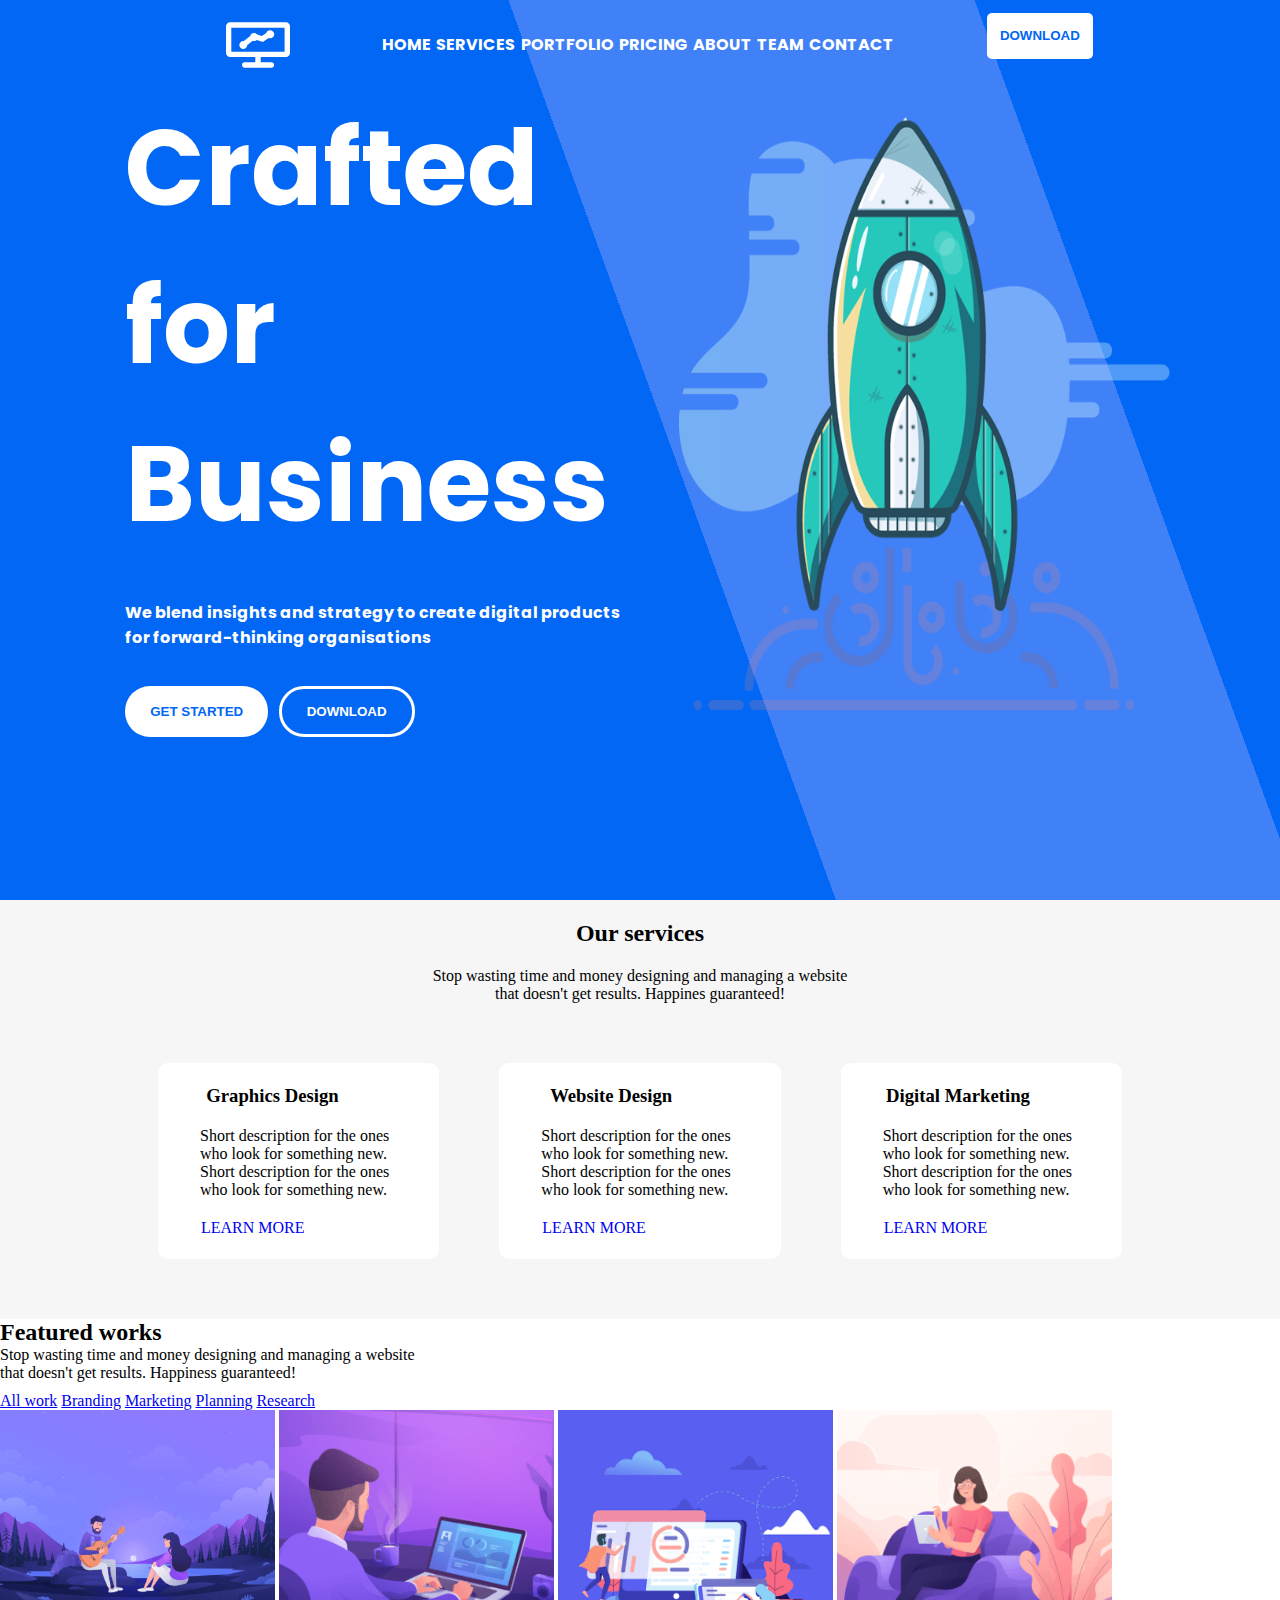
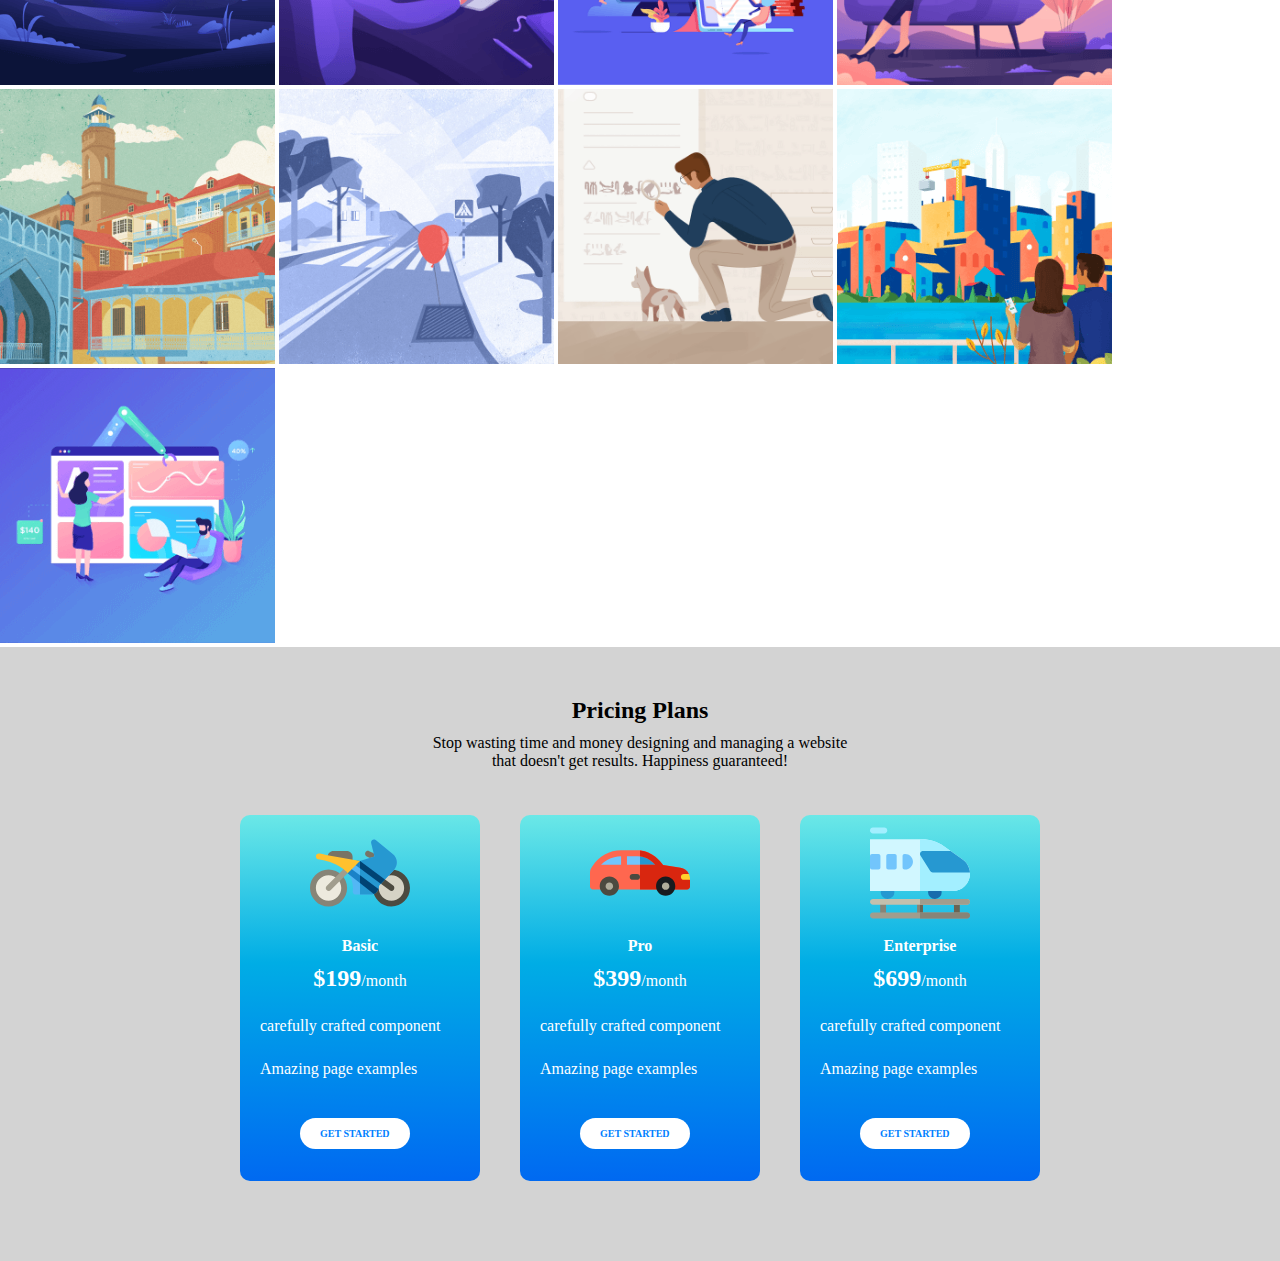
==== index.html @ 1b48a9e6 "Add section 'plan' in index.html" ====
<!DOCTYPE html>
<html lang="en">

<head>
    <meta charset="UTF-8">
    <meta http-equiv="X-UA-Compatible" content="IE=edge">
    <meta name="viewport" content="width=device-width, initial-scale=1.0">
    <link rel="stylesheet" href="./header/css/style.css">
    <link rel="stylesheet" href="./section-02-services/css/style.css">
    <link rel="stylesheet" href="01-style.css">
    <link rel="stylesheet" href="02-style.css">
    <link href="https://cdn.lineicons.com/4.0/lineicons.css" rel="stylesheet" />
    <link rel="preconnect" href="https://fonts.gstatic.com" crossorigin>
    <link rel="preconnect" href="https://fonts.googleapis.com">
    <link href="https://fonts.googleapis.com/css2?family=Poppins&display=swap" rel="stylesheet">
    <title>Document</title>
    <link href="https://cdn.lineicons.com/4.0/lineicons.css" rel="stylesheet" />

</head>

<body>
    <header>
        <nav>
            <img src="./header/img/logo.svg" alt="Logo">
            <div class="menu">
                <a href="#">HOME</a>
                <a href="#">SERVICES</a>
                <a href="#">PORTFOLIO</a>
                <a href="#">PRICING</a>
                <a href="#">ABOUT</a>
                <a href="#">TEAM</a>
                <a href="#">CONTACT</a>
            </div>
            <button>DOWNLOAD</button>
        </nav>
        <div id="container">
            <div class="Arrow" id="leftArrow">
                <i class="lni lni-angle-double-left"></i>
            </div>

            <div id="content">
                <div id="text">
                    <h1>Crafted for Business</h1>
                    <p>We blend insights and strategy to create digital products for forward-thinking organisations</p>
                    <div id="buttons">
                        <button id="button1">GET STARTED</button>
                        <button id="button2">DOWNLOAD</button>
                    </div>
                </div>
                <img id="rocket" src="./header/img/2.png" alt="Image de fusée">
            </div>

            <div class="Arrow" id="rightArrow">
                <i class="lni lni-angle-double-right"></i>
            </div>
        </div>
    </header>

    <section class="services">
        <div class="our-services-and-p">
            <h2 class="h2-section-01">Our services</h2>
            <p>Stop wasting time and money designing and managing a website <br> that doesn't get results. Happines
                guaranteed!</p>
        </div>

        <div class="three-services-elements">
            <div class="service-bloc">
                <div class="sec-01-bloc-horizontal">
                    <h3>Graphics Design</h3>
                    <i class="lni lni-brush icone-service"></i>
                </div>

                <div class="sec-01-bloc-vertical">
                    <p>Short description for the ones who look for
                        something new. Short description for the ones who look for something new.</p>
                    <a class="learn-more-sec-one" href="#">LEARN MORE</a>
                </div>

            </div>

            <div class="service-bloc">
                <div class="sec-01-bloc-horizontal">
                    <h3>Website Design</h3>
                    <i class="lni lni-layout icone-service"></i>
                </div>

                <div class="sec-01-bloc-vertical">
                    <p>Short description for the ones who look for
                        something new. Short description for the
                        ones who look for something new.</p>
                    <a class="learn-more-sec-one" href="#">LEARN MORE</a>
                </div>
            </div>

            <div class="service-bloc">
                <div class="sec-01-bloc-horizontal">
                    <h3>Digital Marketing</h3>
                    <i class="lni lni-bolt icone-service"></i>
                </div>

                <div class="sec-01-bloc-vertical">
                    <p>Short description for the ones who look for
                        something new. Short description for the
                        ones who look for something new.</p>
                    <a class="learn-more-sec-one" href="#">LEARN MORE</a>
                </div>
            </div>
        </div>

    </section>

    <section class="featured-works">
        <h2>Featured works</h2>
        <p>Stop wasting time and money designing and managing a website<br>
            that doesn't get results. Happiness guaranteed!</p>
            <div class="content">
                <aside>
                    <a href="work.html">All work</a>
                    <a href="branding.html">Branding</a>
                    <a href="marketing.html">Marketing</a>
                    <a href="planning.html">Planning</a>
                    <a href="research.html">Research</a>
                </aside>
                <div class="images">
                    <img src="img/1.png" alt="1st-image">
                    <img src="img/2.png" alt="2nd-image">
                    <img src="img/3.png" alt="3rd-image">
                    <img src="img/4.png" alt="4th-image">
                    <img src="img/5.png" alt="5th-image">
                    <img src="img/6.png" alt="6th-image">
                    <img src="img/7.png" alt="7th-image">
                    <img src="img/8.png" alt="8th-image">
                    <img src="img/9.png" alt="9th-image">
                </div>
            </div>
    </section>

    <section class="pricing-plans">
        <h2>Pricing Plans</h2>
        <p class="intro">Stop wasting time and money designing and managing a website<br>
            that doesn't get results. Happiness guaranteed!</p>
        <div class="plans">
            <div class="plan">
                <img src="img/basic.svg" alt="basic-plan">
                <div class="content"> 
                    <p class="subscription">Basic</p>
                    <p class="price"><strong>$199</strong>/month</p>
                    <p class="description">carefully crafted component</p>
                    <p class="description">Amazing page examples</p>
                    <a href="#">Get started</a>    
                </div>
            </div>
            <div class="plan">
                <img src="img/pro.svg" alt="professional-plan">
                <div class="content">
                    <p class="subscription">Pro</p>
                    <p class="price"><strong>$399</strong>/month</p>
                    <p class="description">carefully crafted component</p>
                    <p class="description">Amazing page examples</p>
                    <a href="#">Get started</a>
                </div>   
            </div>
            <div class="plan">
                <img src="img/enterprise.svg" alt="enterprise-plan">
                <div class="content">
                    <p class="subscription">Enterprise</p>
                    <p class="price"><strong>$699</strong>/month</p>
                    <p class="description">carefully crafted component</p>
                    <p class="description">Amazing page examples</p>
                    <a href="#">Get started</a>
                </div>
            </div>
        </div>
    </section>

</body>

</html>
---- header/css/style.css ----
* {
  margin: 0;
  padding: 0;
}

header {
  font-family: "Poppins", sans-serif;
  font-weight: bold;
  background: linear-gradient(70deg, #0267f4 0%, #0267f4 52%, rgb(65, 129, 247) 52%, rgb(65, 129, 247) 81%, #0267f4 70%);
  height: 100vh;
}
header button:hover {
  cursor: pointer;
  box-shadow: black 3px 3px;
}
header button:active {
  cursor: pointer;
  box-shadow: none;
}
header nav {
  padding: 1%;
  display: flex;
  justify-content: space-around;
}
header nav img {
  margin-left: 13vw;
}
header nav a {
  color: white;
  text-decoration: none;
  height: 100%;
  display: flex;
  flex-direction: column;
  justify-content: center;
}
header nav a:hover {
  background: linear-gradient(to right, transparent 15%, rgba(2, 103, 244, 0) 15%, white 87%, transparent 87%);
  background-position: 0px 90%;
  background-size: 100% 4px;
  background-repeat: repeat-x;
}
header nav .menu {
  width: 40vw;
  display: flex;
  justify-content: space-between;
  align-items: center;
}
header nav button {
  font-weight: bolder;
  width: 106px;
  height: 46px;
  border-radius: 5px;
  background-color: white;
  color: #0267f4;
  border: none;
  margin-right: 10vw;
}
header #container {
  display: flex;
  justify-content: space-between;
  color: white;
  width: 100%;
}
header #container #leftArrow {
  width: 15%;
}
header #container #rightArrow {
  width: 10%;
}
header #container .Arrow {
  display: flex;
  flex-direction: column;
  align-items: center;
  justify-content: center;
  font-size: xx-large;
  margin-bottom: 10vh;
}
header #container #content {
  display: flex;
  justify-content: space-between;
}
header #container #content #rocket {
  width: 43vw;
}
header #container #text {
  display: flex;
  flex-direction: column;
  justify-content: center;
}
header #container #text h1 {
  font-size: 105px;
}
header #container #text p {
  margin: 4vh 0 4vh 0;
}
header #container #text #buttons {
  display: flex;
}
header #container #text #buttons #button1 {
  font-weight: bolder;
  border-radius: 25px;
  background-color: white;
  color: #0267f4;
  border: none;
  padding: 15px 25px;
  margin-right: 1%;
}
header #container #text #buttons #button2 {
  box-sizing: border-box;
  font-weight: bolder;
  border-radius: 25px;
  background-color: #0267f4;
  color: white;
  border: white solid 3px;
  padding: 15px 25px;
  margin-left: 1%;
}

/*# sourceMappingURL=style.css.map */
---- section-02-services/css/style.css ----
*{
    margin: 0;
    padding: 0;
}

.services{
    background-color: #f6F6F7F9;
    display: flex;
    flex-direction: column;
    align-items: center;
    padding-bottom: 20px;
}

.our-services-and-p{
    text-align: center;
    margin-top: 20px;
    margin-bottom: 20px;
}

.h2-section-01{
    margin-bottom: 20px;
}
.three-services-elements{
    width: 80vw;
    display: grid;
    grid-template-columns: 1fr 1fr 1fr;
    padding: 40px;
}
    /*display: flex;
    flex-direction: row;
    width: 80vw;*/



.sec-01-bloc-horizontal{
    display: flex;
    flex-direction: row;
    justify-content: space-around;
    align-items: cÒenter;
}

.service-bloc{
    margin-left: 30px;
    margin-right: 30px;
    padding: 22px;
    background-color: white;
    border-radius: 10px;
}

.icone-service{
    font-size: 70px;
    color: blue;
}
.sec-01-bloc-vertical p{
    margin: 20px;
}

.learn-more-sec-one{
    margin: 21px;
    text-decoration: none;
}
---- 02-style.css ----
@import url('https://fonts.googleapis.com/css2?family=Open+Sans&family=Poppins:wght@100&family=Roboto:wght@100;300&display=swap');

* {
    margin: 0;
    padding: 0;
}

.pricing-plans {
    background: #D3D3D3;
    display: flex;
    flex-direction: column;
    width: 100%;
}

.pricing-plans h2 {
    text-align: center;
    margin-top: 50px;
}

.pricing-plans .intro {
    margin-top: 10px;
    text-align: center;
}

.plans {
    display: flex;
    margin-top: 25px;
    justify-content: center;
    margin-bottom: 60px;
}

.plan {
    background: linear-gradient(179deg, rgb(107, 232, 231) 0%, rgb(0, 173, 229) 40%, rgb(0, 127, 238) 80%, rgb(0, 104, 241) 100%);
    padding: 8px 20px;
    border-radius: 10px;
    height: 350px;
    width: 200px;
    margin: 20px;
    color: #fff;
}

.plan img {
    margin-left: 50px;
}

.content {
    margin-top: 10px;
}
.subscription{
    font-weight: bold;
}
.subscription,
.price {
    text-align: center;
}
.price {
    margin-top: 10px;
}
.description {
    padding-top: 20px;
    margin-top: 5px;
}
.price strong {
    font-size: x-large;
}

.plan img {
    width: 100px;
}

.plan a {
    display: inline-block;
    text-decoration: double;
    font-weight: bolder;
    font-size: 10px;
    line-height: 1.5;
    padding: 8px 20px;
    border-radius: 20px;
    background: #fff;
    color: #007FFF;
    margin: 40px 40px 30px;
    text-align: center;
    text-transform: uppercase;
}
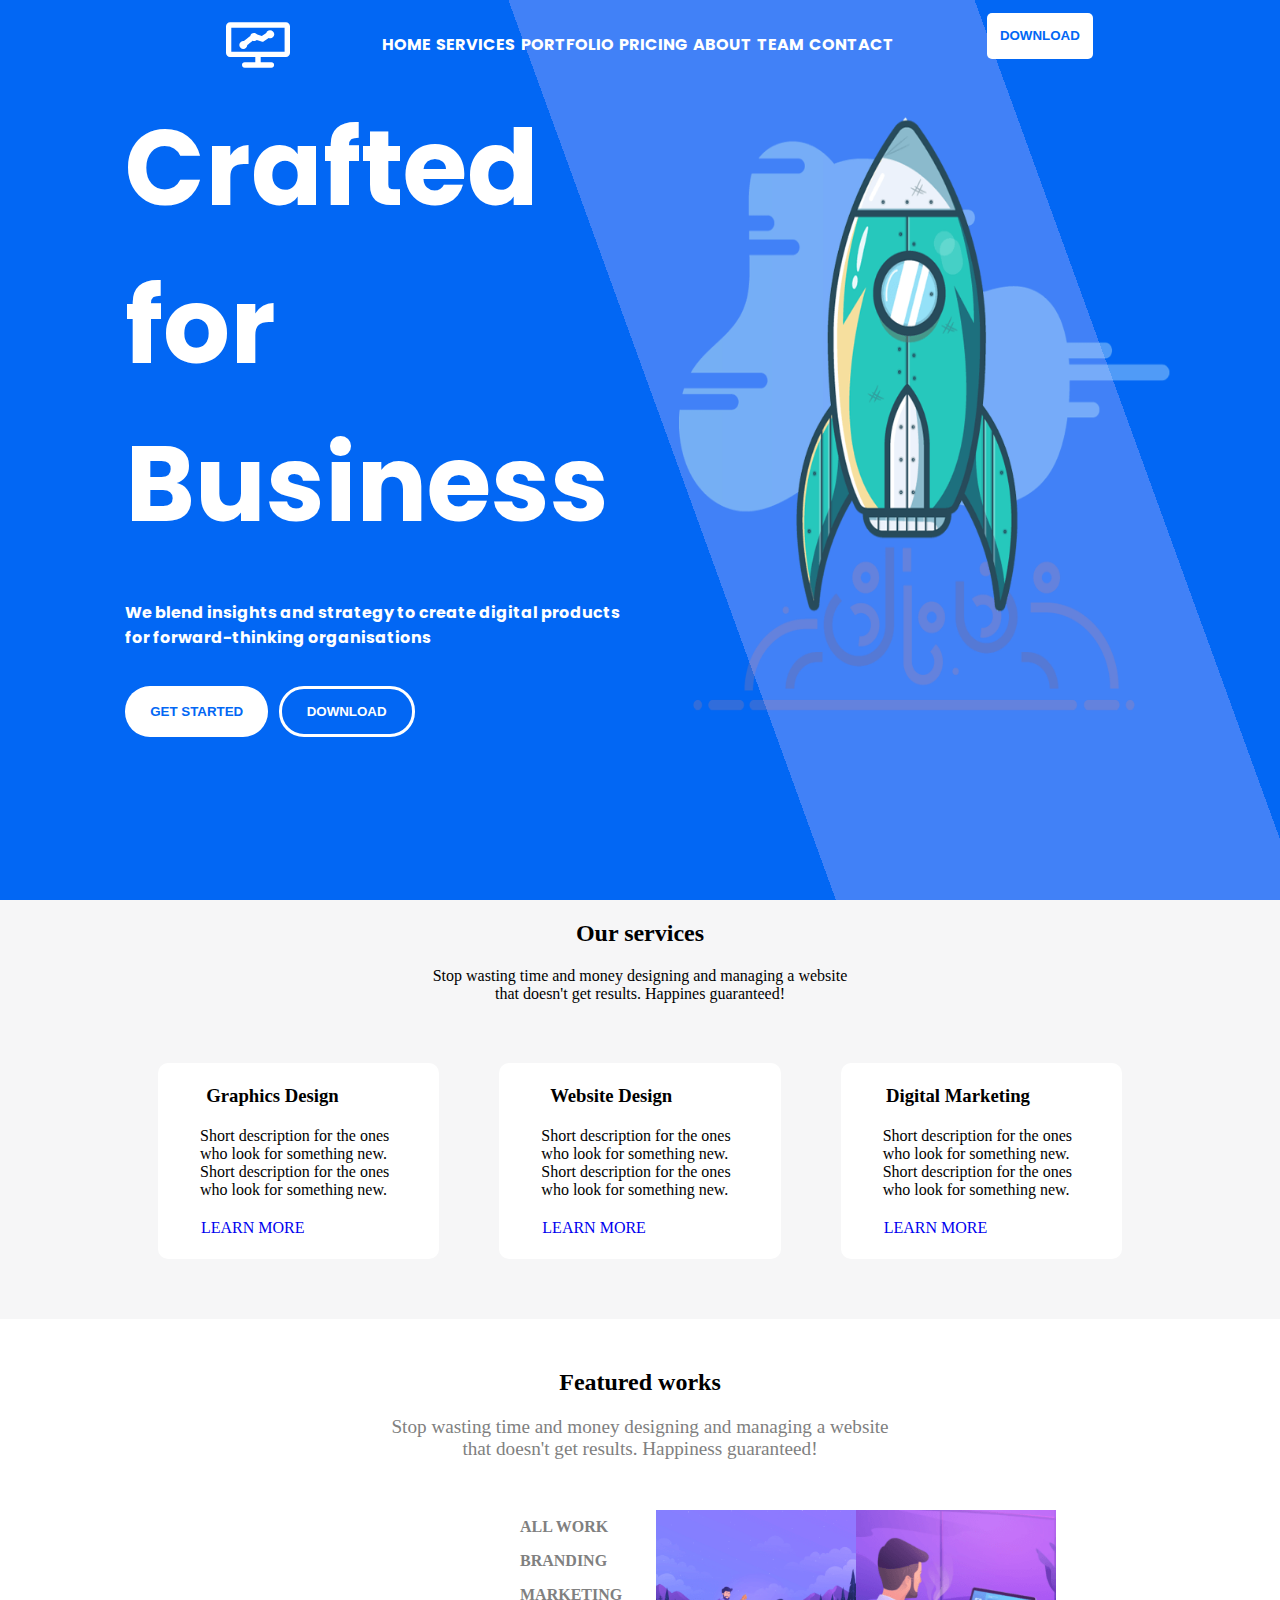
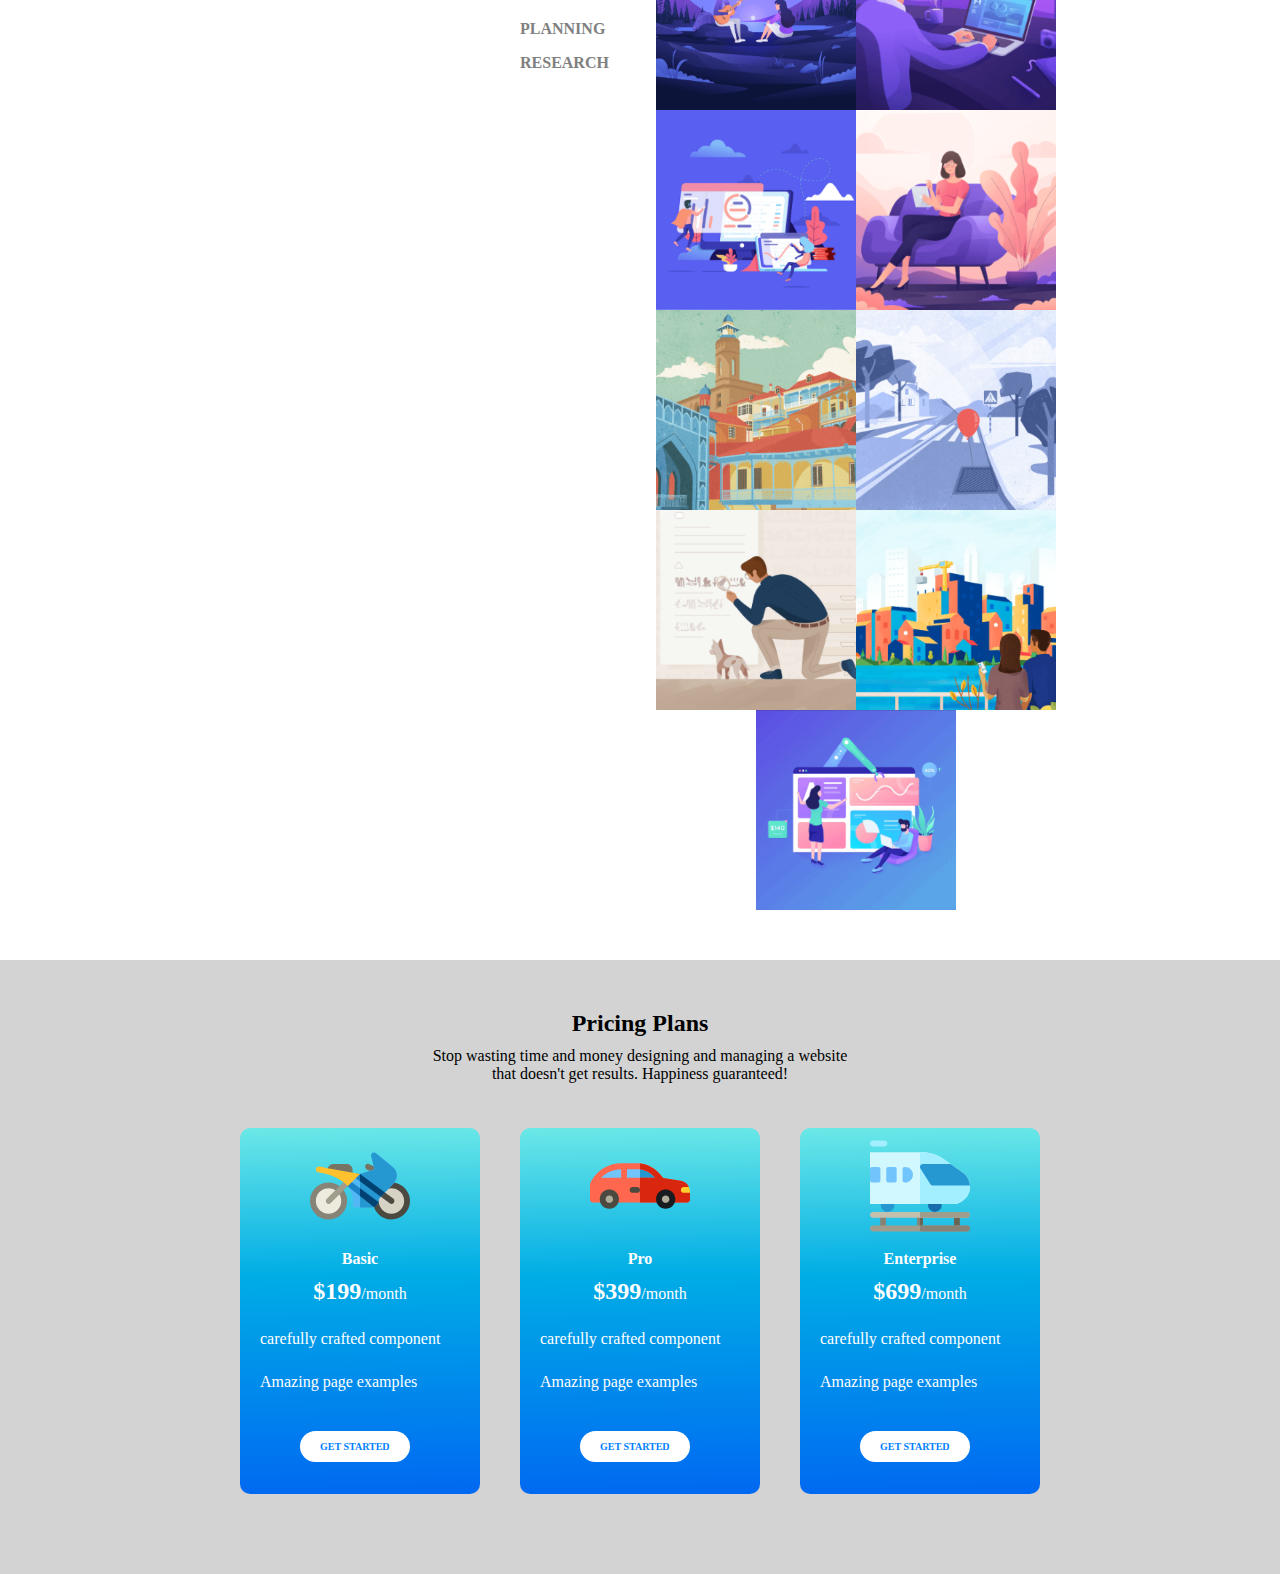
==== commit 498ceef4: "Fix bugs in css" ====
--- a/index.html
+++ b/index.html
@@ -2,6 +2,11 @@
 <html lang="en">
 
 <head>
+    <link href="https://cdn.lineicons.com/4.0/lineicons.css" rel="stylesheet" />
+    <link rel="preconnect" href="https://fonts.gstatic.com" crossorigin>
+    <link rel="preconnect" href="https://fonts.googleapis.com">
+    <link href="https://fonts.googleapis.com/css2?family=Poppins&display=swap" rel="stylesheet">
+    <link href="https://cdn.lineicons.com/4.0/lineicons.css" rel="stylesheet" />
     <meta charset="UTF-8">
     <meta http-equiv="X-UA-Compatible" content="IE=edge">
     <meta name="viewport" content="width=device-width, initial-scale=1.0">
@@ -9,12 +14,7 @@
     <link rel="stylesheet" href="./section-02-services/css/style.css">
     <link rel="stylesheet" href="01-style.css">
     <link rel="stylesheet" href="02-style.css">
-    <link href="https://cdn.lineicons.com/4.0/lineicons.css" rel="stylesheet" />
-    <link rel="preconnect" href="https://fonts.gstatic.com" crossorigin>
-    <link rel="preconnect" href="https://fonts.googleapis.com">
-    <link href="https://fonts.googleapis.com/css2?family=Poppins&display=swap" rel="stylesheet">
     <title>Document</title>
-    <link href="https://cdn.lineicons.com/4.0/lineicons.css" rel="stylesheet" />
 
 </head>
 
@@ -142,7 +142,7 @@
         <div class="plans">
             <div class="plan">
                 <img src="img/basic.svg" alt="basic-plan">
-                <div class="content"> 
+                <div class="content-princing-plans"> 
                     <p class="subscription">Basic</p>
                     <p class="price"><strong>$199</strong>/month</p>
                     <p class="description">carefully crafted component</p>
@@ -152,7 +152,7 @@
             </div>
             <div class="plan">
                 <img src="img/pro.svg" alt="professional-plan">
-                <div class="content">
+                <div class="content-princing-plans">
                     <p class="subscription">Pro</p>
                     <p class="price"><strong>$399</strong>/month</p>
                     <p class="description">carefully crafted component</p>
@@ -162,7 +162,7 @@
             </div>
             <div class="plan">
                 <img src="img/enterprise.svg" alt="enterprise-plan">
-                <div class="content">
+                <div class="content-princing-plans">
                     <p class="subscription">Enterprise</p>
                     <p class="price"><strong>$699</strong>/month</p>
                     <p class="description">carefully crafted component</p>
--- a/01-style.css
+++ b/01-style.css
@@ -0,0 +1,57 @@
+.featured-works {
+    display: flex;
+    flex-direction: column;
+    margin-top: 50px;
+}
+
+.featured-works h2 {
+    text-align: center;
+}
+
+.featured-works p {
+    text-align: center;
+    color: gray;
+    font-size: larger;
+    margin-top: 20px;
+}
+.content {
+    display: flex;
+    flex-direction: row;
+    margin-left: 500px;
+    margin-right: 200px;
+    margin-top: 50px;  
+}
+
+.content aside{
+    display: flex;
+    flex-direction: column;
+    text-transform: uppercase;
+    align-self: flex-start;
+    
+
+}
+
+.content aside a {
+    text-decoration: none;
+    color: grey;
+    padding: 8px 20px;
+    border-radius: 15px;
+    font-weight: bold;
+}
+
+.content aside a:hover{
+    background: radial-gradient(circle at 12% 19%, rgb(85, 88, 218) 0%, rgb(95, 209, 249) 100%);
+    color: #fff;
+}
+
+.images{
+    margin-right: 10px;
+    margin-bottom: 50px;
+    display: flex;
+    flex-wrap: wrap;
+    justify-content: center;
+}
+.images img{
+    width: 200px;
+    
+}--- a/02-style.css
+++ b/02-style.css
@@ -43,7 +43,7 @@
     margin-left: 50px;
 }
 
-.content {
+.content-princing-plans {
     margin-top: 10px;
 }
 .subscription{
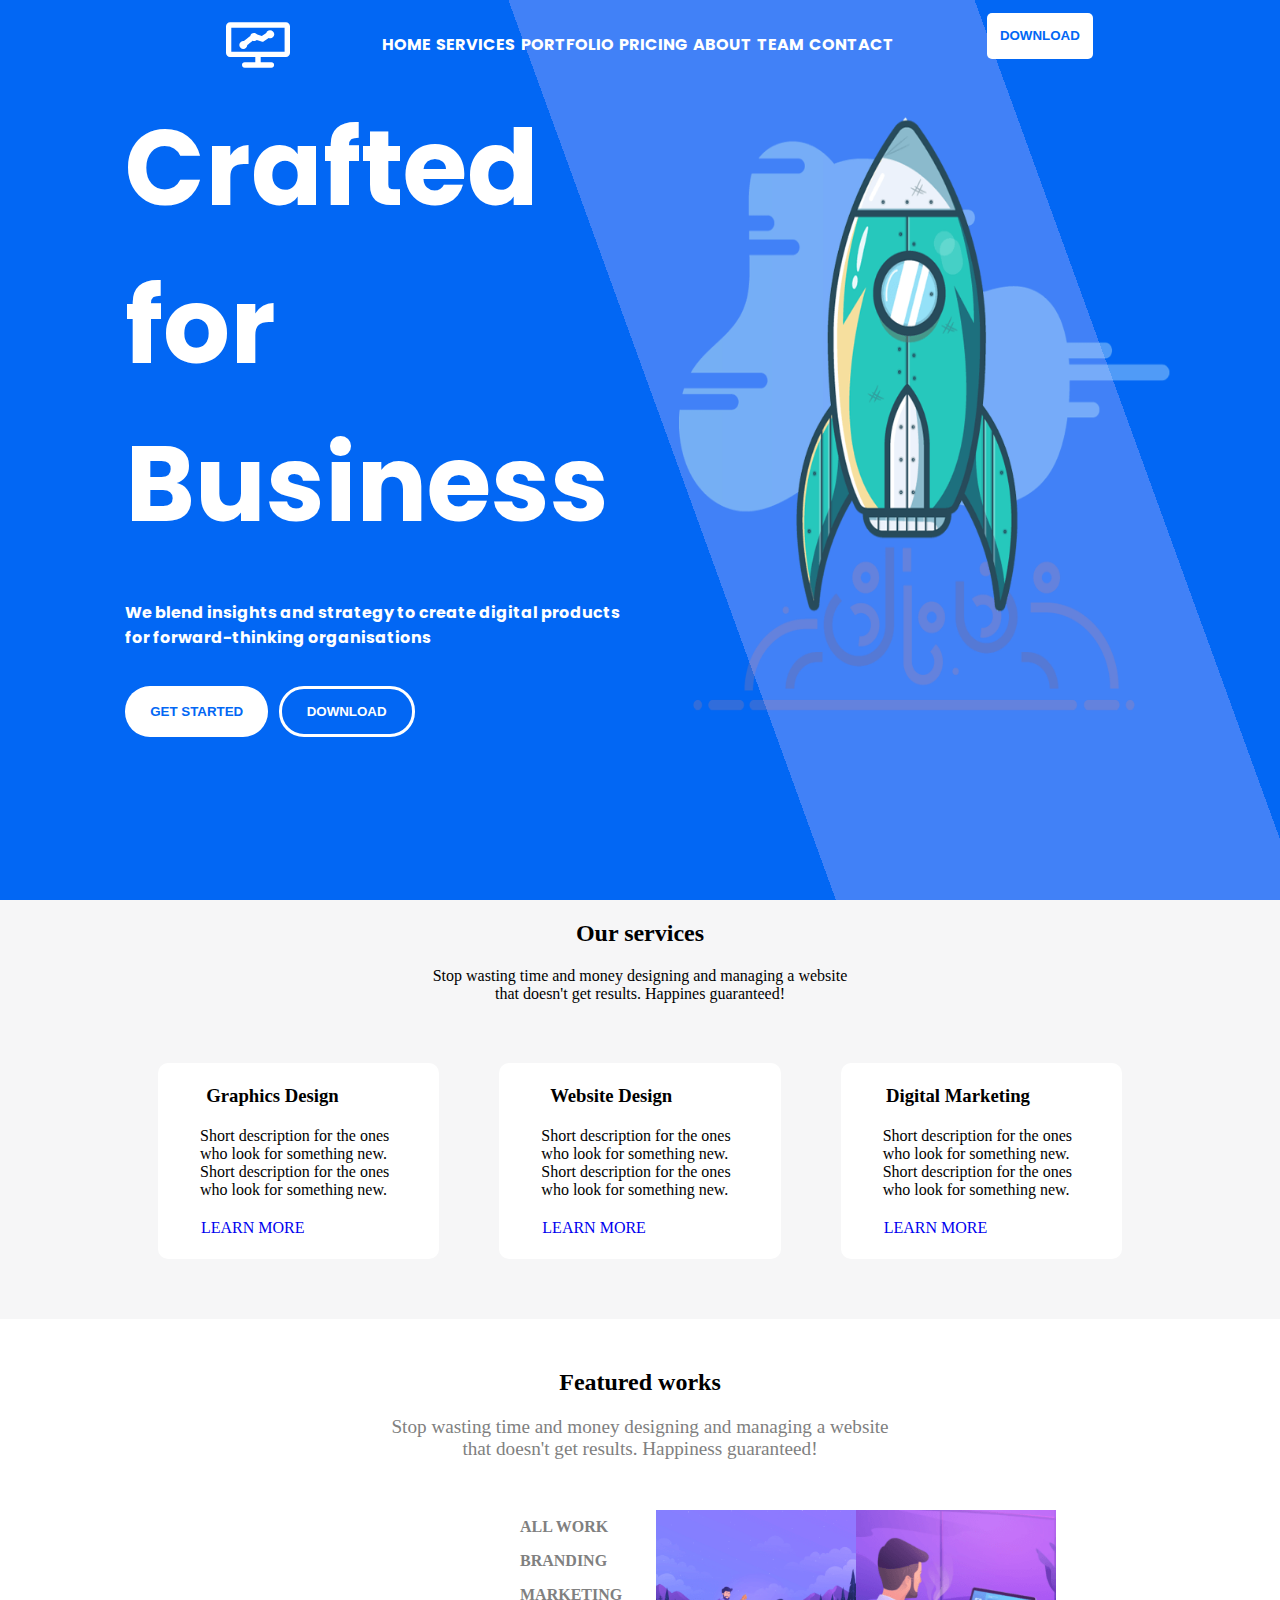
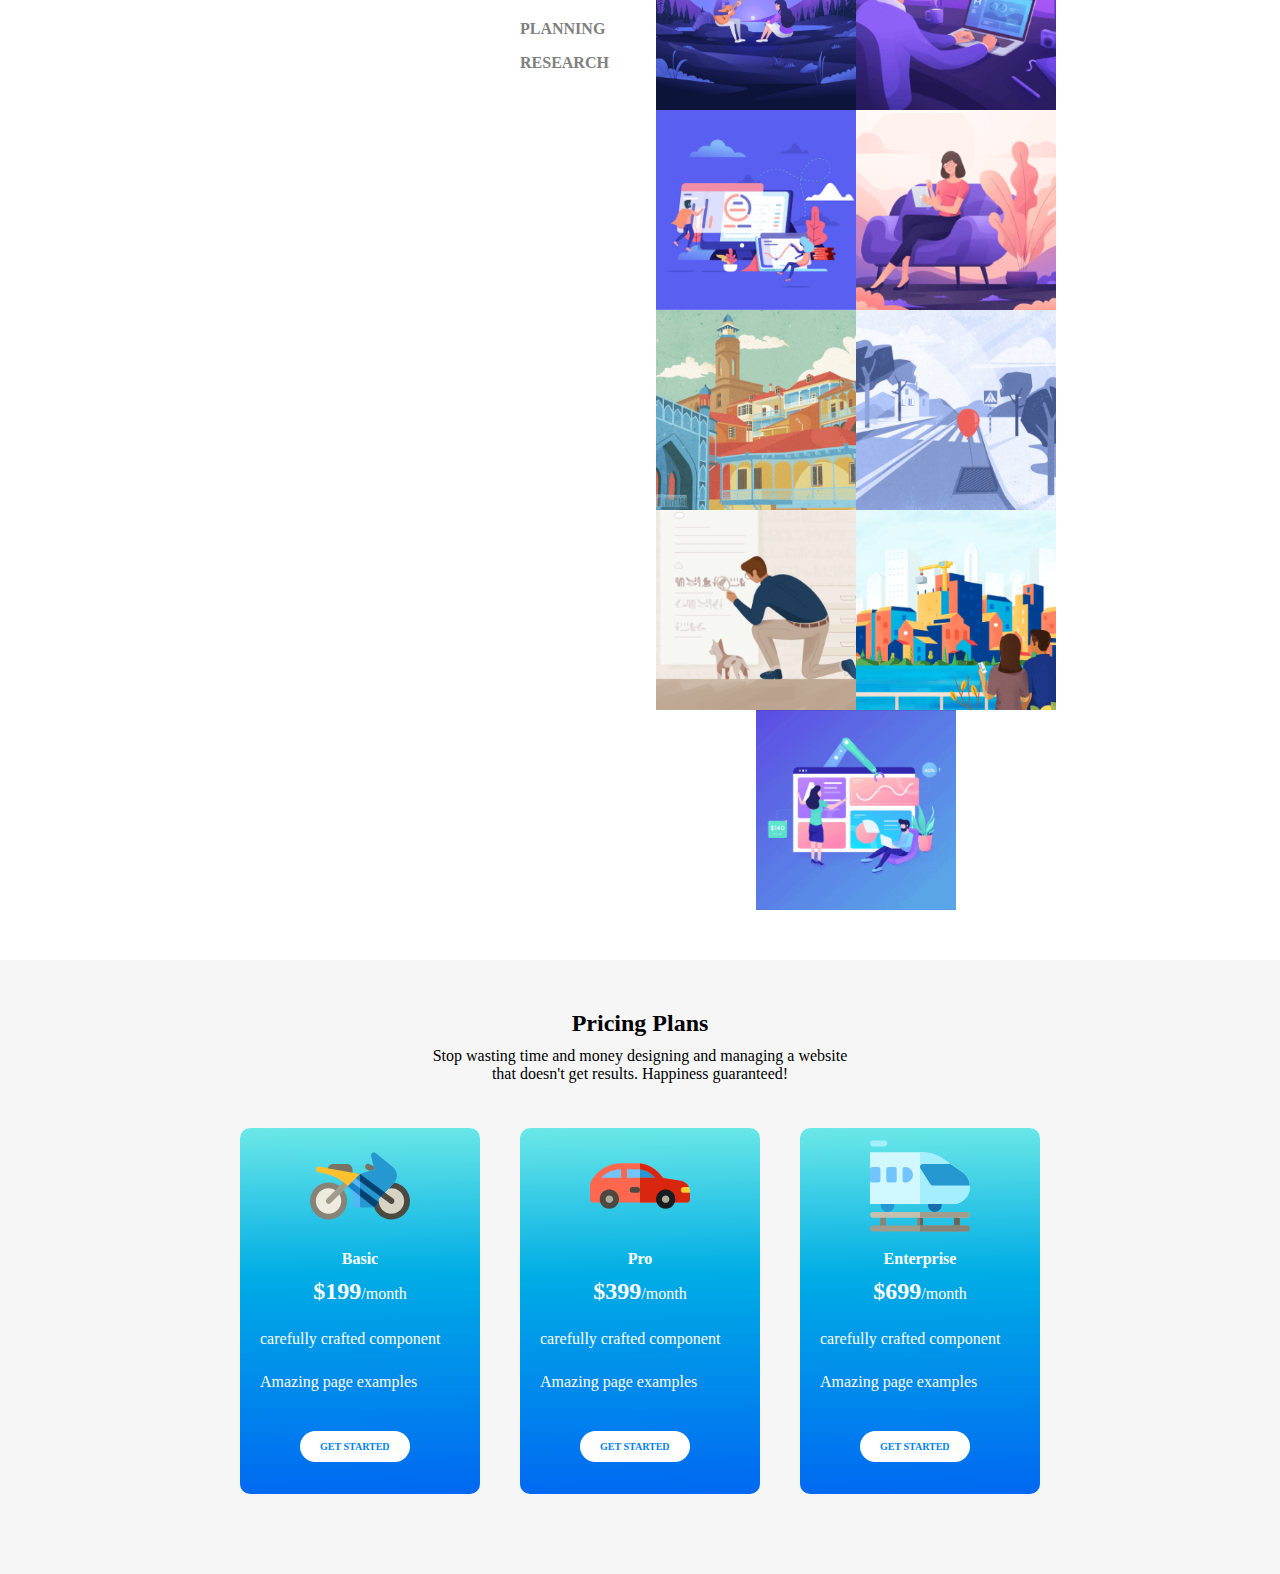
==== commit 2e104cb2: "featured-works-responsive" ====
--- a/index.html
+++ b/index.html
@@ -108,11 +108,14 @@
         </div>
 
     </section>
-
     <section class="featured-works">
         <h2>Featured works</h2>
-        <p>Stop wasting time and money designing and managing a website<br>
-            that doesn't get results. Happiness guaranteed!</p>
+        <p class="desktop-featured-works">Stop wasting time and money designing and managing a website<br>
+            that doesn't get results. Happiness guaranteed!
+        </p>
+        <p class="mobile-featured-works">Stop wasting time and money designing and managing a website
+                that doesn't get results. Happiness guaranteed!
+        </p>
             <div class="content">
                 <aside>
                     <a href="work.html">All work</a>
@@ -134,6 +137,7 @@
                 </div>
             </div>
     </section>
+    
 
     <section class="pricing-plans">
         <h2>Pricing Plans</h2>
--- a/01-style.css
+++ b/01-style.css
@@ -8,12 +8,16 @@
     text-align: center;
 }
 
-.featured-works p {
+.desktop-featured-works {
     text-align: center;
     color: gray;
     font-size: larger;
     margin-top: 20px;
 }
+.mobile-featured-works{
+    display: none;
+}
+
 .content {
     display: flex;
     flex-direction: row;
@@ -54,4 +58,69 @@
 .images img{
     width: 200px;
     
+}
+
+@media only screen and (max-width: 768px) {
+    .featured-works {
+        display: flex;
+        margin-top: 50px;
+        align-items: center;
+        justify-content: center;
+    }
+
+    .featured-works h2 {
+        text-align: center;
+    }
+    .desktop-featured-works{
+        display: none;
+    }
+
+    .mobile-featured-works{
+        display: block;
+        text-align: center;
+        color: gray;
+        margin-top: 20px;
+        font-size: x-large;
+    }
+
+    .content {
+        display: flex;
+        flex-direction: column;
+        margin-left: 200px;
+        margin-right: 200px;
+    }
+    .content aside{
+        margin-top: -50px;
+        text-transform: uppercase;
+        margin-bottom: 15px;
+
+    }
+    
+    .content aside a {
+        text-decoration: none;
+        color: grey;
+        padding: 12px 26px;
+        border-radius: 20px;
+        font-weight: bold;
+        text-align: center;
+        width: 400px;
+    }
+    
+    .content aside a:hover{
+        background: radial-gradient(circle at 13% 22%, rgb(85, 88, 218) 0%, rgb(95, 209, 249) 100%);
+        color: #fff;   
+    }
+
+    .images{
+        margin-right: 10px;
+        margin-bottom: 50px;
+        display: flex;
+        flex-direction: row;
+        flex-wrap: wrap;
+        justify-content: center;
+    }
+    .images img{
+        width: 400px;
+        
+    }
 }--- a/02-style.css
+++ b/02-style.css
@@ -1,12 +1,10 @@
-@import url('https://fonts.googleapis.com/css2?family=Open+Sans&family=Poppins:wght@100&family=Roboto:wght@100;300&display=swap');
-
 * {
     margin: 0;
     padding: 0;
 }
 
 .pricing-plans {
-    background: #D3D3D3;
+    background:#f6F6F7F9;
     display: flex;
     flex-direction: column;
     width: 100%;
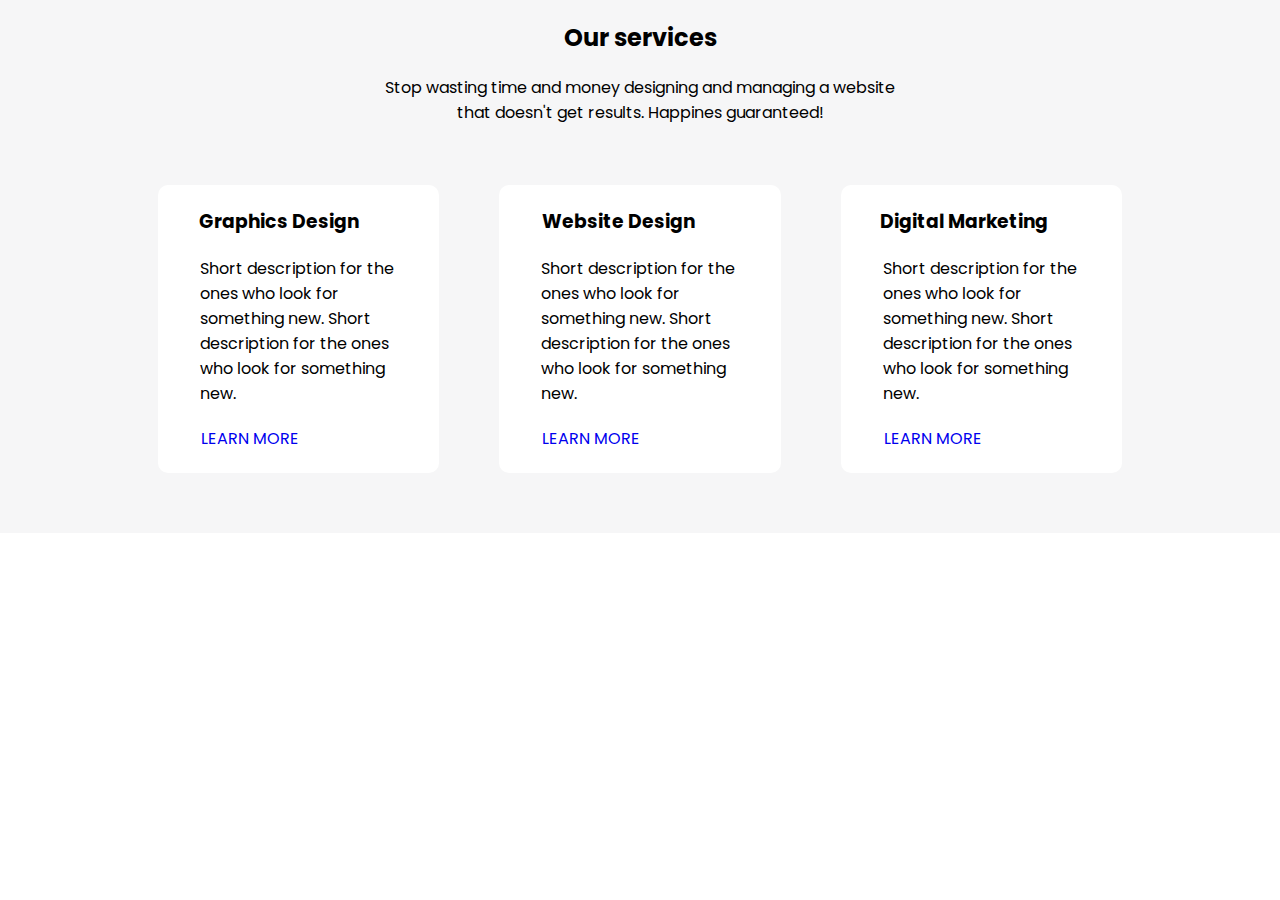
==== commit 37cc3922: "pre-merge of mobile section 02" ====
--- a/index.html
+++ b/index.html
@@ -19,47 +19,12 @@
 </head>
 
 <body>
-    <header>
-        <nav>
-            <img src="./header/img/logo.svg" alt="Logo">
-            <div class="menu">
-                <a href="#">HOME</a>
-                <a href="#">SERVICES</a>
-                <a href="#">PORTFOLIO</a>
-                <a href="#">PRICING</a>
-                <a href="#">ABOUT</a>
-                <a href="#">TEAM</a>
-                <a href="#">CONTACT</a>
-            </div>
-            <button>DOWNLOAD</button>
-        </nav>
-        <div id="container">
-            <div class="Arrow" id="leftArrow">
-                <i class="lni lni-angle-double-left"></i>
-            </div>
-
-            <div id="content">
-                <div id="text">
-                    <h1>Crafted for Business</h1>
-                    <p>We blend insights and strategy to create digital products for forward-thinking organisations</p>
-                    <div id="buttons">
-                        <button id="button1">GET STARTED</button>
-                        <button id="button2">DOWNLOAD</button>
-                    </div>
-                </div>
-                <img id="rocket" src="./header/img/2.png" alt="Image de fusée">
-            </div>
-
-            <div class="Arrow" id="rightArrow">
-                <i class="lni lni-angle-double-right"></i>
-            </div>
-        </div>
-    </header>
-
     <section class="services">
         <div class="our-services-and-p">
             <h2 class="h2-section-01">Our services</h2>
-            <p>Stop wasting time and money designing and managing a website <br> that doesn't get results. Happines
+            <p class="paragraph-descktop">Stop wasting time and money designing and managing a website <br> that doesn't get results. Happines
+                guaranteed!</p>
+            <p class="paragraph-mobile">Stop wasting time and money designing and managing a website that doesn't get results. Happines
                 guaranteed!</p>
         </div>
 
@@ -107,76 +72,4 @@
             </div>
         </div>
 
-    </section>
-    <section class="featured-works">
-        <h2>Featured works</h2>
-        <p class="desktop-featured-works">Stop wasting time and money designing and managing a website<br>
-            that doesn't get results. Happiness guaranteed!
-        </p>
-        <p class="mobile-featured-works">Stop wasting time and money designing and managing a website
-                that doesn't get results. Happiness guaranteed!
-        </p>
-            <div class="content">
-                <aside>
-                    <a href="work.html">All work</a>
-                    <a href="branding.html">Branding</a>
-                    <a href="marketing.html">Marketing</a>
-                    <a href="planning.html">Planning</a>
-                    <a href="research.html">Research</a>
-                </aside>
-                <div class="images">
-                    <img src="img/1.png" alt="1st-image">
-                    <img src="img/2.png" alt="2nd-image">
-                    <img src="img/3.png" alt="3rd-image">
-                    <img src="img/4.png" alt="4th-image">
-                    <img src="img/5.png" alt="5th-image">
-                    <img src="img/6.png" alt="6th-image">
-                    <img src="img/7.png" alt="7th-image">
-                    <img src="img/8.png" alt="8th-image">
-                    <img src="img/9.png" alt="9th-image">
-                </div>
-            </div>
-    </section>
-    
-
-    <section class="pricing-plans">
-        <h2>Pricing Plans</h2>
-        <p class="intro">Stop wasting time and money designing and managing a website<br>
-            that doesn't get results. Happiness guaranteed!</p>
-        <div class="plans">
-            <div class="plan">
-                <img src="img/basic.svg" alt="basic-plan">
-                <div class="content-princing-plans"> 
-                    <p class="subscription">Basic</p>
-                    <p class="price"><strong>$199</strong>/month</p>
-                    <p class="description">carefully crafted component</p>
-                    <p class="description">Amazing page examples</p>
-                    <a href="#">Get started</a>    
-                </div>
-            </div>
-            <div class="plan">
-                <img src="img/pro.svg" alt="professional-plan">
-                <div class="content-princing-plans">
-                    <p class="subscription">Pro</p>
-                    <p class="price"><strong>$399</strong>/month</p>
-                    <p class="description">carefully crafted component</p>
-                    <p class="description">Amazing page examples</p>
-                    <a href="#">Get started</a>
-                </div>   
-            </div>
-            <div class="plan">
-                <img src="img/enterprise.svg" alt="enterprise-plan">
-                <div class="content-princing-plans">
-                    <p class="subscription">Enterprise</p>
-                    <p class="price"><strong>$699</strong>/month</p>
-                    <p class="description">carefully crafted component</p>
-                    <p class="description">Amazing page examples</p>
-                    <a href="#">Get started</a>
-                </div>
-            </div>
-        </div>
-    </section>
-
-</body>
-
-</html>+    </section>--- a/section-02-services/css/style.css
+++ b/section-02-services/css/style.css
@@ -4,6 +4,7 @@
 }
 
 .services{
+    font-family: 'Poppins', sans-serif;
     background-color: #f6F6F7F9;
     display: flex;
     flex-direction: column;
@@ -20,6 +21,11 @@
 .h2-section-01{
     margin-bottom: 20px;
 }
+
+.paragraph-mobile{
+    display: none;
+}
+
 .three-services-elements{
     width: 80vw;
     display: grid;
@@ -60,4 +66,24 @@
     text-decoration: none;
 }
 
+@media screen and (max-width:600px) {
+    .three-services-elements{
+        width: 80vw;
+        display: flex;
+        flex-direction: column;
+        padding: 0px;
+        width: 100vw;
+        gap: 44px;
+    }
 
+    .paragraph-descktop{
+        display: none;
+    }
+
+    .paragraph-mobile{
+        display: block;
+        text-align: center;
+        width: 90 vw;
+        padding: 20px;
+    }
+}
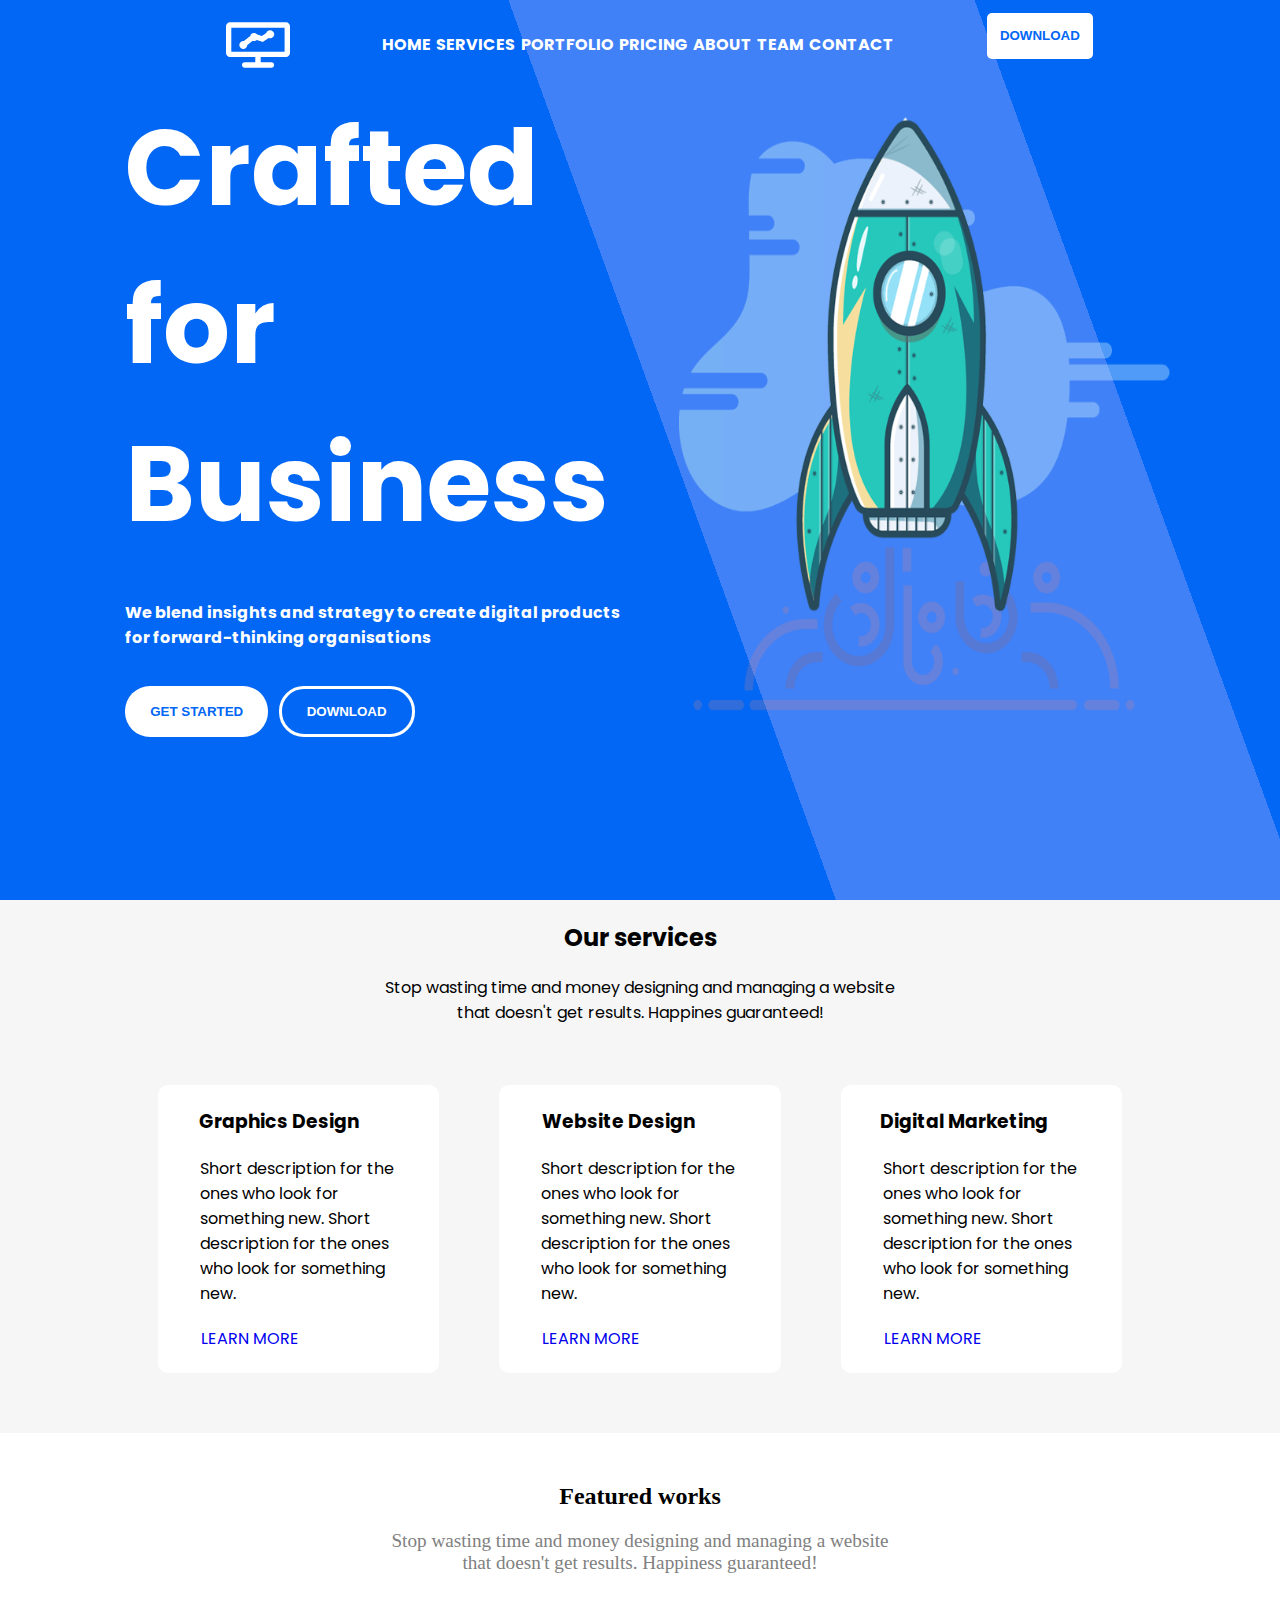
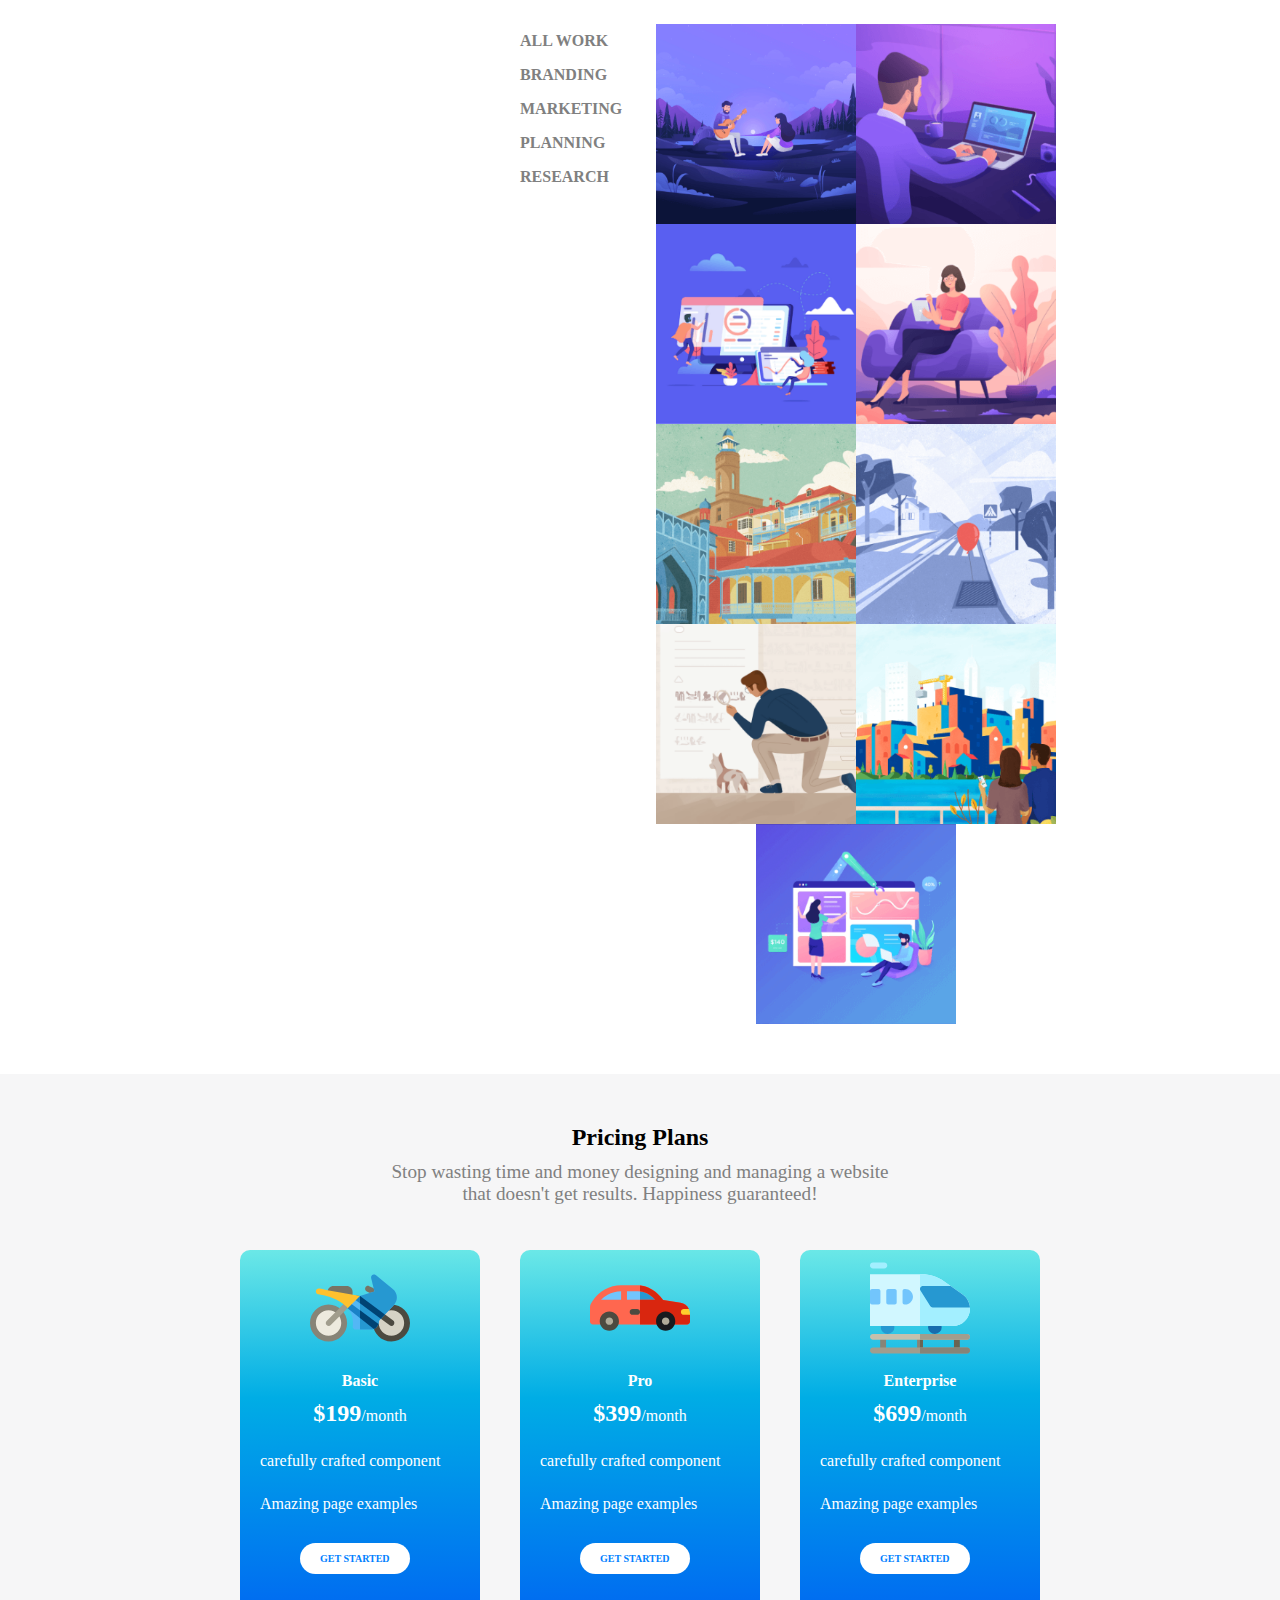
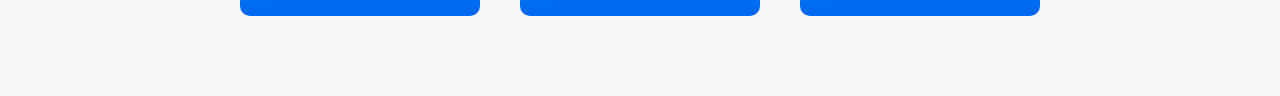
==== commit 87335cca: "pricing-plans-responsive" ====
--- a/index.html
+++ b/index.html
@@ -19,12 +19,50 @@
 </head>
 
 <body>
+
+    <!-- Header -->
+    <header>
+        <nav>
+            <img src="./header/img/logo.svg" alt="Logo">
+            <div class="menu">
+                <a href="#">HOME</a>
+                <a href="#">SERVICES</a>
+                <a href="#">PORTFOLIO</a>
+                <a href="#">PRICING</a>
+                <a href="#">ABOUT</a>
+                <a href="#">TEAM</a>
+                <a href="#">CONTACT</a>
+            </div>
+            <button>DOWNLOAD</button>
+        </nav>
+        <div id="container">
+            <div class="Arrow" id="leftArrow">
+                <i class="lni lni-angle-double-left"></i>
+            </div>
+
+            <div id="content">
+                <div id="text">
+                    <h1>Crafted for Business</h1>
+                    <p>We blend insights and strategy to create digital products for forward-thinking organisations</p>
+                    <div id="buttons">
+                        <button id="button1">GET STARTED</button>
+                        <button id="button2">DOWNLOAD</button>
+                    </div>
+                </div>
+                <img id="rocket" src="./header/img/2.png" alt="Image de fusée">
+            </div>
+
+            <div class="Arrow" id="rightArrow">
+                <i class="lni lni-angle-double-right"></i>
+            </div>
+        </div>
+    </header>
+
+    <!-- Services -->
     <section class="services">
         <div class="our-services-and-p">
             <h2 class="h2-section-01">Our services</h2>
-            <p class="paragraph-descktop">Stop wasting time and money designing and managing a website <br> that doesn't get results. Happines
-                guaranteed!</p>
-            <p class="paragraph-mobile">Stop wasting time and money designing and managing a website that doesn't get results. Happines
+            <p>Stop wasting time and money designing and managing a website <br> that doesn't get results. Happines
                 guaranteed!</p>
         </div>
 
@@ -71,5 +109,79 @@
                 </div>
             </div>
         </div>
+    </section>
 
-    </section>+    <!-- featured works -->
+    <section class="featured-works">
+        <h2>Featured works</h2>
+        <p class="desktop-featured-works">Stop wasting time and money designing and managing a website<br>
+            that doesn't get results. Happiness guaranteed!
+        </p>
+        <p class="mobile-featured-works">Stop wasting time and money designing and managing a website
+                that doesn't get results. Happiness guaranteed!
+        </p>
+            <div class="content">
+                <aside>
+                    <a href="work.html">All work</a>
+                    <a href="branding.html">Branding</a>
+                    <a href="marketing.html">Marketing</a>
+                    <a href="planning.html">Planning</a>
+                    <a href="research.html">Research</a>
+                </aside>
+                <div class="images">
+                    <img src="img/1.png" alt="1st-image">
+                    <img src="img/2.png" alt="2nd-image">
+                    <img src="img/3.png" alt="3rd-image">
+                    <img src="img/4.png" alt="4th-image">
+                    <img src="img/5.png" alt="5th-image">
+                    <img src="img/6.png" alt="6th-image">
+                    <img src="img/7.png" alt="7th-image">
+                    <img src="img/8.png" alt="8th-image">
+                    <img src="img/9.png" alt="9th-image">
+                </div>
+            </div>
+    </section>
+    
+    <!-- Pricing Plans -->
+    <section class="pricing-plans">
+        <h2>Pricing Plans</h2>
+        <p class="pricing-plans-desktop">Stop wasting time and money designing and managing a website<br>
+            that doesn't get results. Happiness guaranteed!</p>
+        <p class="pricing-plans-mobile">Stop wasting time and money designing and managing a website
+            that doesn't get results. Happiness guaranteed!</p>
+        <div class="plans">
+            <div class="plan">
+                <img src="img/basic.svg" alt="basic-plan">
+                <div class="content-pricing-plans"> 
+                    <p class="subscription">Basic</p>
+                    <p class="price"><strong>$199</strong>/month</p>
+                    <p class="description">carefully crafted component</p>
+                    <p class="description">Amazing page examples</p>
+                    <a href="#">Get started</a>    
+                </div>
+            </div>
+            <div class="plan">
+                <img src="img/pro.svg" alt="professional-plan">
+                <div class="content-pricing-plans">
+                    <p class="subscription">Pro</p>
+                    <p class="price"><strong>$399</strong>/month</p>
+                    <p class="description">carefully crafted component</p>
+                    <p class="description">Amazing page examples</p>
+                    <a href="#">Get started</a>
+                </div>   
+            </div>
+            <div class="plan">
+                <img src="img/enterprise.svg" alt="enterprise-plan">
+                <div class="content-pricing-plans">
+                    <p class="subscription">Enterprise</p>
+                    <p class="price"><strong>$699</strong>/month</p>
+                    <p class="description">carefully crafted component</p>
+                    <p class="description">Amazing page examples</p>
+                    <a href="#">Get started</a>
+                </div>
+            </div>
+        </div>
+    </section>
+
+</body>
+</html>--- a/02-style.css
+++ b/02-style.css
@@ -15,11 +15,16 @@
     margin-top: 50px;
 }
 
-.pricing-plans .intro {
+.pricing-plans .pricing-plans-desktop {
     margin-top: 10px;
     text-align: center;
+    font-size: larger;
+    color: gray;
 }
 
+.pricing-plans .pricing-plans-mobile {
+    display: none;
+}
 .plans {
     display: flex;
     margin-top: 25px;
@@ -41,8 +46,9 @@
     margin-left: 50px;
 }
 
-.content-princing-plans {
+.content-pricing-plans {
     margin-top: 10px;
+    font-size: medium;
 }
 .subscription{
     font-weight: bold;
@@ -76,7 +82,97 @@
     border-radius: 20px;
     background: #fff;
     color: #007FFF;
-    margin: 40px 40px 30px;
+    margin: 30px 40px 30px;
     text-align: center;
     text-transform: uppercase;
 }
+
+
+@media only screen and (max-width: 768px) {
+    .pricing-plans {
+        background:#f6F6F7F9;
+        display: flex;
+        flex-direction: column;
+        width: 100%;
+    }
+    
+    .pricing-plans h2 {
+        text-align: center;
+        margin-top: 50px;
+    }
+
+    .pricing-plans .pricing-plans-desktop {
+        display: none;
+    }
+    
+    .pricing-plans .pricing-plans-mobile {
+        display: block;
+        margin-top: 10px;
+        text-align: center; 
+        font-size: x-large;
+    }
+
+    .plans {
+        display: flex;
+        flex-direction: column;
+        margin-top: 25px;
+        margin-bottom: 60px;
+        justify-self: center;
+        align-items: center;    
+    }
+
+    
+.plan {
+    background: linear-gradient(179deg, rgb(107, 232, 231) 0%, rgb(0, 173, 229) 40%, rgb(0, 127, 238) 80%, rgb(0, 104, 241) 100%);
+    padding: 10px 24px;
+    border-radius: 10px;
+    height: 350px;
+    width: 250px;
+    margin: 25px;
+    color: #fff;
+}
+
+.plan img {
+    margin-left: 50px;
+}
+
+.content-pricing-plans {
+    margin-top: 10px;
+}
+.subscription{
+    font-weight: bold;
+}
+.subscription,
+.price {
+    text-align: center;
+}
+.price {
+    margin-top: 10px;
+}
+.description {
+    padding-top: 20px;
+    margin-top: 5px;
+}
+.price strong {
+    font-size: x-large;
+}
+
+.plan img {
+    width: 100px;
+}
+
+.plan a {
+    display: inline-block;
+    text-decoration: double;
+    font-weight:bolder;
+    font-size: 10px;
+    line-height: 1.5;
+    padding: 10px 24px;
+    border-radius: 20px;
+    background: #fff;
+    color: #007FFF;
+    margin: 40px 60px 30px;
+    text-align: center;
+    text-transform: uppercase;
+}
+}
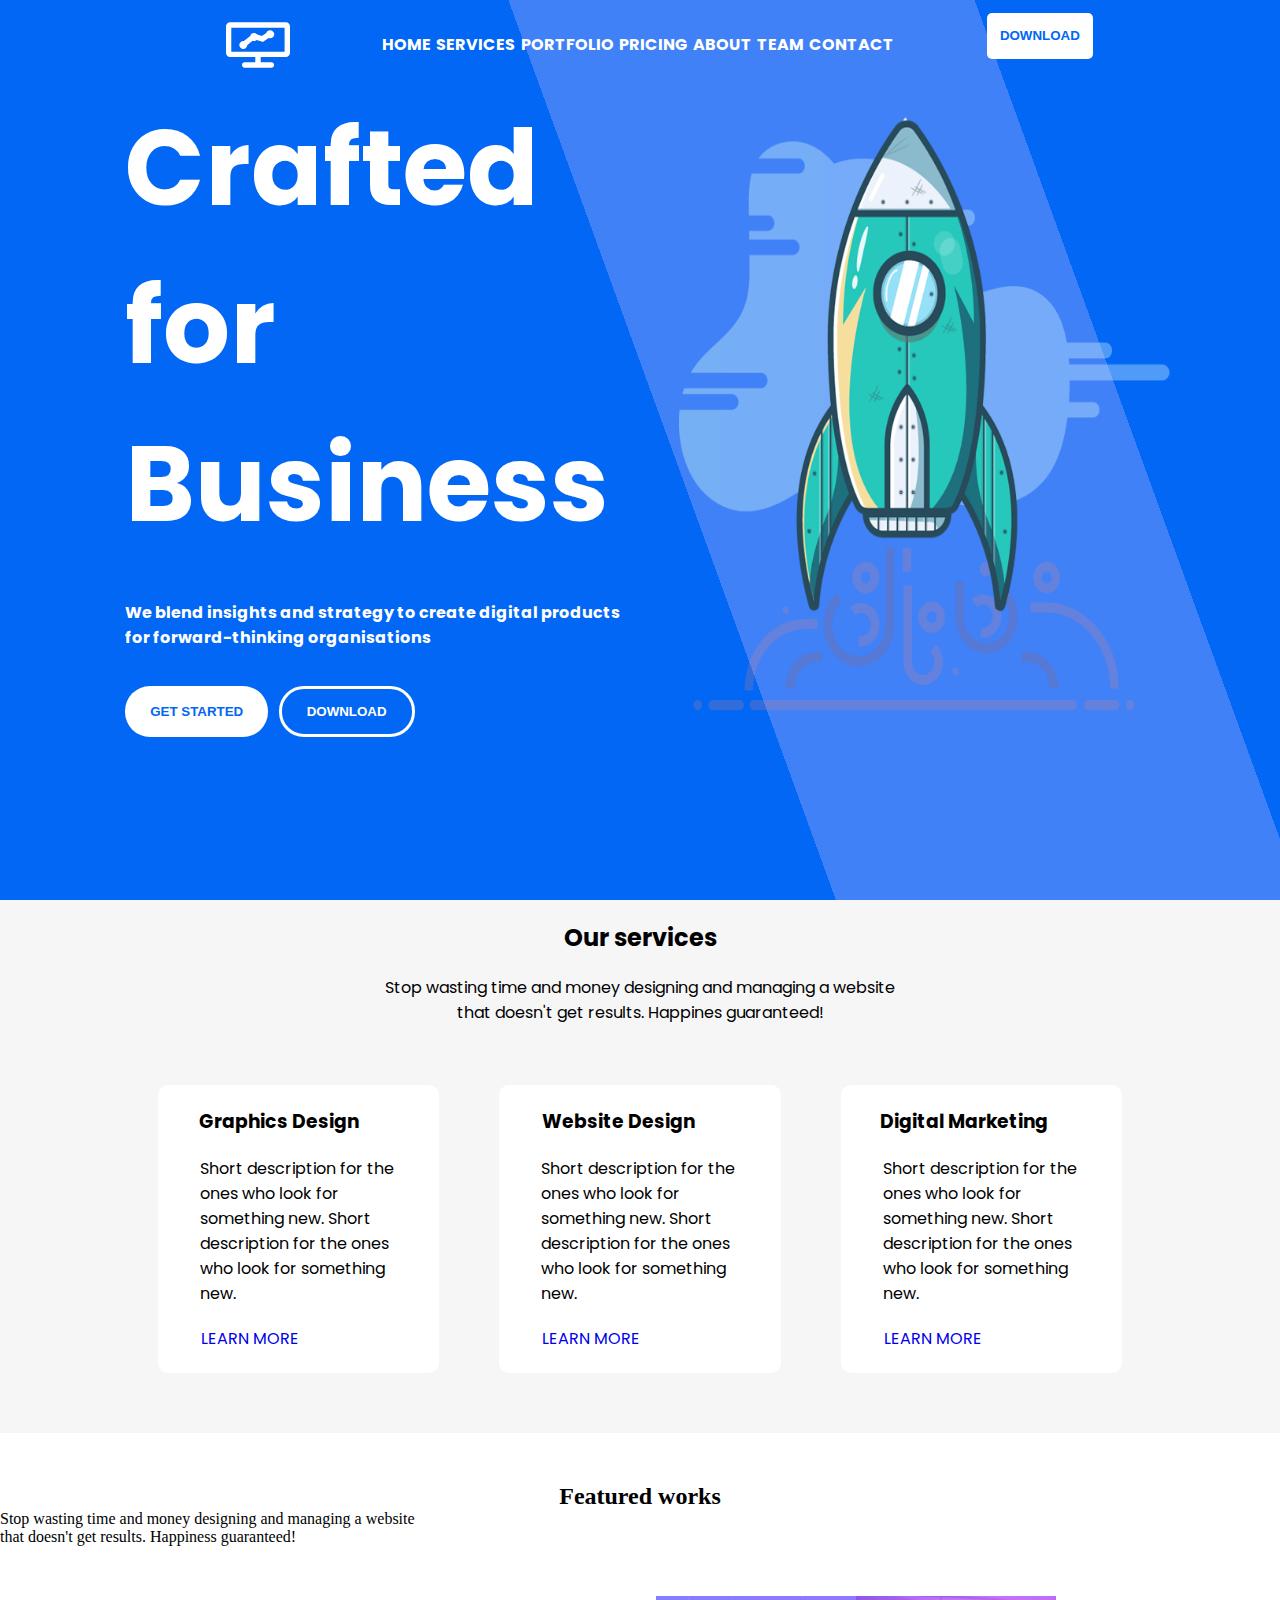
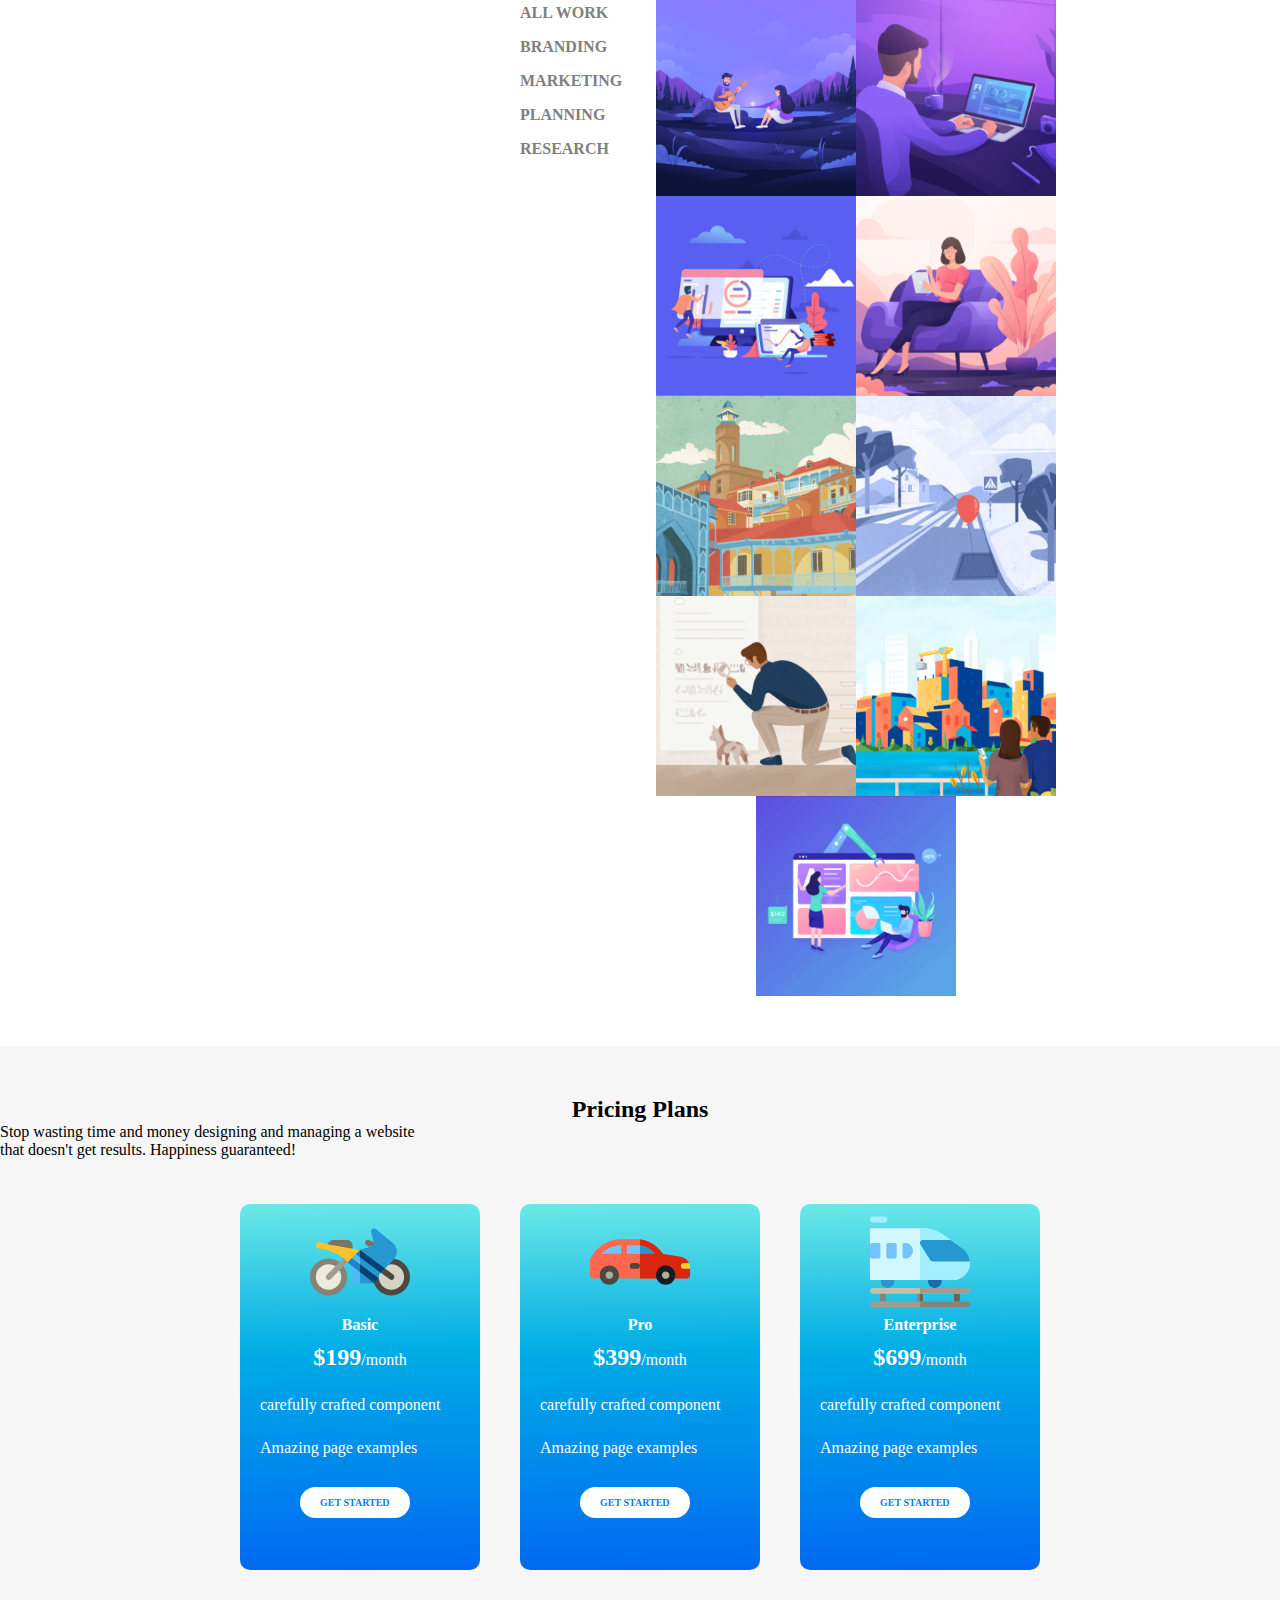
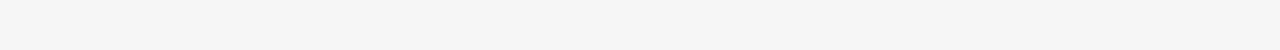
==== commit c01856c7: "Modifing content for mobile version" ====
--- a/index.html
+++ b/index.html
@@ -19,8 +19,6 @@
 </head>
 
 <body>
-
-    <!-- Header -->
     <header>
         <nav>
             <img src="./header/img/logo.svg" alt="Logo">
@@ -35,6 +33,23 @@
             </div>
             <button>DOWNLOAD</button>
         </nav>
+        <div id="MenuBurger">
+            <input type="checkbox" class="toggler">
+            <div class="hamburger"><div></div></div>
+            <div class="menuhamburger">
+                <div class="overflow">
+                    <ul>
+                        <li><a href='#'>Home</a></li>
+                        <li><a href='#'>Services</a></li>
+                        <li><a href='#'>Portfolio</a></li>
+                        <li><a href='#'>Pricing</a></li>
+                        <li><a href='#'>About</a></li>
+                        <li><a href='#'>Team</a></li>
+                        <li><a href='#'>Contact</a></li>
+                    </ul>
+                </div>
+            </div>
+        </div>
         <div id="container">
             <div class="Arrow" id="leftArrow">
                 <i class="lni lni-angle-double-left"></i>
@@ -58,7 +73,6 @@
         </div>
     </header>
 
-    <!-- Services -->
     <section class="services">
         <div class="our-services-and-p">
             <h2 class="h2-section-01">Our services</h2>
@@ -109,17 +123,13 @@
                 </div>
             </div>
         </div>
+
     </section>
 
-    <!-- featured works -->
     <section class="featured-works">
         <h2>Featured works</h2>
-        <p class="desktop-featured-works">Stop wasting time and money designing and managing a website<br>
-            that doesn't get results. Happiness guaranteed!
-        </p>
-        <p class="mobile-featured-works">Stop wasting time and money designing and managing a website
-                that doesn't get results. Happiness guaranteed!
-        </p>
+        <p>Stop wasting time and money designing and managing a website<br>
+            that doesn't get results. Happiness guaranteed!</p>
             <div class="content">
                 <aside>
                     <a href="work.html">All work</a>
@@ -141,18 +151,15 @@
                 </div>
             </div>
     </section>
-    
-    <!-- Pricing Plans -->
+
     <section class="pricing-plans">
         <h2>Pricing Plans</h2>
-        <p class="pricing-plans-desktop">Stop wasting time and money designing and managing a website<br>
-            that doesn't get results. Happiness guaranteed!</p>
-        <p class="pricing-plans-mobile">Stop wasting time and money designing and managing a website
+        <p class="intro">Stop wasting time and money designing and managing a website<br>
             that doesn't get results. Happiness guaranteed!</p>
         <div class="plans">
             <div class="plan">
                 <img src="img/basic.svg" alt="basic-plan">
-                <div class="content-pricing-plans"> 
+                <div class="content-princing-plans"> 
                     <p class="subscription">Basic</p>
                     <p class="price"><strong>$199</strong>/month</p>
                     <p class="description">carefully crafted component</p>
@@ -162,7 +169,7 @@
             </div>
             <div class="plan">
                 <img src="img/pro.svg" alt="professional-plan">
-                <div class="content-pricing-plans">
+                <div class="content-princing-plans">
                     <p class="subscription">Pro</p>
                     <p class="price"><strong>$399</strong>/month</p>
                     <p class="description">carefully crafted component</p>
@@ -172,7 +179,7 @@
             </div>
             <div class="plan">
                 <img src="img/enterprise.svg" alt="enterprise-plan">
-                <div class="content-pricing-plans">
+                <div class="content-princing-plans">
                     <p class="subscription">Enterprise</p>
                     <p class="price"><strong>$699</strong>/month</p>
                     <p class="description">carefully crafted component</p>
@@ -184,4 +191,5 @@
     </section>
 
 </body>
+
 </html>--- a/header/css/style.css
+++ b/header/css/style.css
@@ -1,3 +1,132 @@
+#MenuBurger {
+  display: none;
+}
+@media screen and (max-width: 600px) {
+  #MenuBurger {
+    z-index: 100;
+    position: relative;
+    display: block;
+  }
+}
+
+@media screen and (max-width: 600px) {
+  .toggler {
+    /* ALWAYS KEEPING THE TOGGLER OR THE CHECKBOX ON TOP OF EVERYTHING :  */
+    z-index: 20;
+    height: 50px;
+    width: 50px;
+    position: absolute;
+    top: 0;
+    right: 0;
+    cursor: pointer;
+    opacity: 0;
+  }
+  .hamburger {
+    position: absolute;
+    top: 0;
+    right: 0;
+    height: 40px;
+    width: 40px;
+    padding: 0.6rem;
+    z-index: 19;
+    /* FOR DISPLAYING EVERY ELEMENT IN THE CENTER : */
+    display: flex;
+    align-items: center;
+    justify-content: center;
+  }
+  /* CREATING THE MIDDLE LINE OF THE HAMBURGER : */
+  .hamburger > div {
+    position: relative;
+    top: 0;
+    left: 0;
+    background: darkblue;
+    height: 2px;
+    width: 60%;
+    transition: all 0.4s ease;
+  }
+  /* CREATING THE TOP AND BOTTOM LINES : 
+  TOP AT -10PX ABOVE THE MIDDLE ONE AND BOTTOM ONE IS 10PX BELOW THE MIDDLE: */
+  .hamburger > div::before,
+  .hamburger > div::after {
+    content: "";
+    position: absolute;
+    top: -10px;
+    background: darkblue;
+    width: 100%;
+    height: 2px;
+    transition: all 0.4s ease;
+  }
+  .hamburger > div::after {
+    top: 10px;
+  }
+  /* IF THE TOGGLER IS IN ITS CHECKED STATE, THEN SETTING THE BACKGROUND OF THE MIDDLE LAYER TO COMPLETE BLACK AND OPAQUE :  */
+  .toggler:checked + .hamburger > div {
+    background: rgba(0, 0, 0, 0);
+  }
+  .toggler:checked + .hamburger > div::before {
+    top: 0;
+    transform: rotate(-45deg);
+    background: darkblue;
+  }
+  /* AND ROTATING THE TOP AND BOTTOM LINES :  */
+  .toggler:checked + .hamburger > div::after {
+    top: 0;
+    transform: rotate(-135deg);
+    background: darkblue;
+  }
+  /* MAIN MENU WITH THE WHITE BACKGROUND AND THE TEXT :  */
+  .menuhamburger {
+    background: linear-gradient(90deg, rgba(77, 77, 242, 0.629) 0%, rgb(0, 90, 255) 50%, rgb(68, 74, 193) 95%, rgb(2, 0, 36) 100%);
+    width: 0%;
+    height: 100vh;
+    position: absolute;
+    right: 0;
+    top: -80px;
+    /* APPLYING TRANSITION TO THE MENU :  */
+    transition: all 0.8s ease;
+  }
+  .overflow {
+    overflow: hidden;
+  }
+  /* IF THE TOGGLER IS CHECKED, THEN INCREASE THE WIDTH OF THE MENU TO 30% , CREATING A SMOOTH EFFECT :  */
+  .toggler:checked ~ .menuhamburger {
+    width: 60%;
+  }
+  /* STYLING THE LIST :  */
+  .menuhamburger > div > ul {
+    display: flex;
+    flex-direction: column;
+    /* position: fixed; */
+    top: 70px;
+    /* HIDDEN INITIALLY  :  */
+    visibility: hidden;
+  }
+  .menuhamburger > div > ul > li {
+    list-style: none;
+    padding: 0.5rem;
+    padding-left: 10px;
+  }
+  .menuhamburger > div > ul > li > a {
+    color: black;
+    text-decoration: none;
+    font-size: 2rem;
+  }
+  /* WHEN THE TOGGLER IS CHECKED, CHANGE THE VISIBILITY TO VISIBLE :  */
+  .toggler:checked ~ .menuhamburger > div > ul {
+    transition: visibility 0.4s ease;
+    transition-delay: 0.1s;
+    visibility: visible;
+  }
+  /* WHEN THE TOGGLE IS UNCHECKED, CONTENT OF THE MENU STAY IN MENU FOR THE TRANSITION TIME */
+  .toggler ~ .menuhamburger > div > ul {
+    transition: visibility 0.4s ease;
+    transition-delay: 0.1s;
+    visibility: hidden;
+  }
+  .toggler:checked ~ .menuhamburger > div > ul > li > a:hover {
+    color: white;
+  }
+}
 * {
   margin: 0;
   padding: 0;
@@ -116,4 +245,73 @@
   margin-left: 1%;
 }
 
+@media screen and (max-width: 600px) {
+  header nav {
+    display: block;
+  }
+  header nav .menu {
+    display: none;
+  }
+  header nav button {
+    display: none;
+  }
+  header #container #leftArrow {
+    display: none;
+  }
+  header #container #rightArrow {
+    display: none;
+  }
+  header #container #content {
+    display: flex;
+    justify-content: space-between;
+  }
+  header #container #content #rocket {
+    width: 43vw;
+  }
+}
+@media screen and (max-width: 600px) and (max-width: 600px) {
+  header #container #content #rocket {
+    display: none;
+  }
+}
+@media screen and (max-width: 600px) {
+  header #container #text {
+    display: flex;
+    flex-direction: column;
+    justify-content: center;
+    margin-top: 15vh;
+  }
+  header #container #text h1 {
+    font-size: 340%;
+    margin: 2%;
+    text-align: center;
+  }
+  header #container #text p {
+    margin: 4vh;
+  }
+  header #container #text #buttons {
+    display: flex;
+    margin: auto;
+  }
+  header #container #text #buttons #button1 {
+    font-weight: bolder;
+    border-radius: 25px;
+    background-color: white;
+    color: #0267f4;
+    border: none;
+    padding: 15px 25px;
+    margin: 2%;
+  }
+  header #container #text #buttons #button2 {
+    box-sizing: border-box;
+    font-weight: bolder;
+    border-radius: 25px;
+    background-color: #0267f4;
+    color: white;
+    border: white solid 3px;
+    padding: 15px 25px;
+    margin: 2%;
+  }
+}
+
 /*# sourceMappingURL=style.css.map */
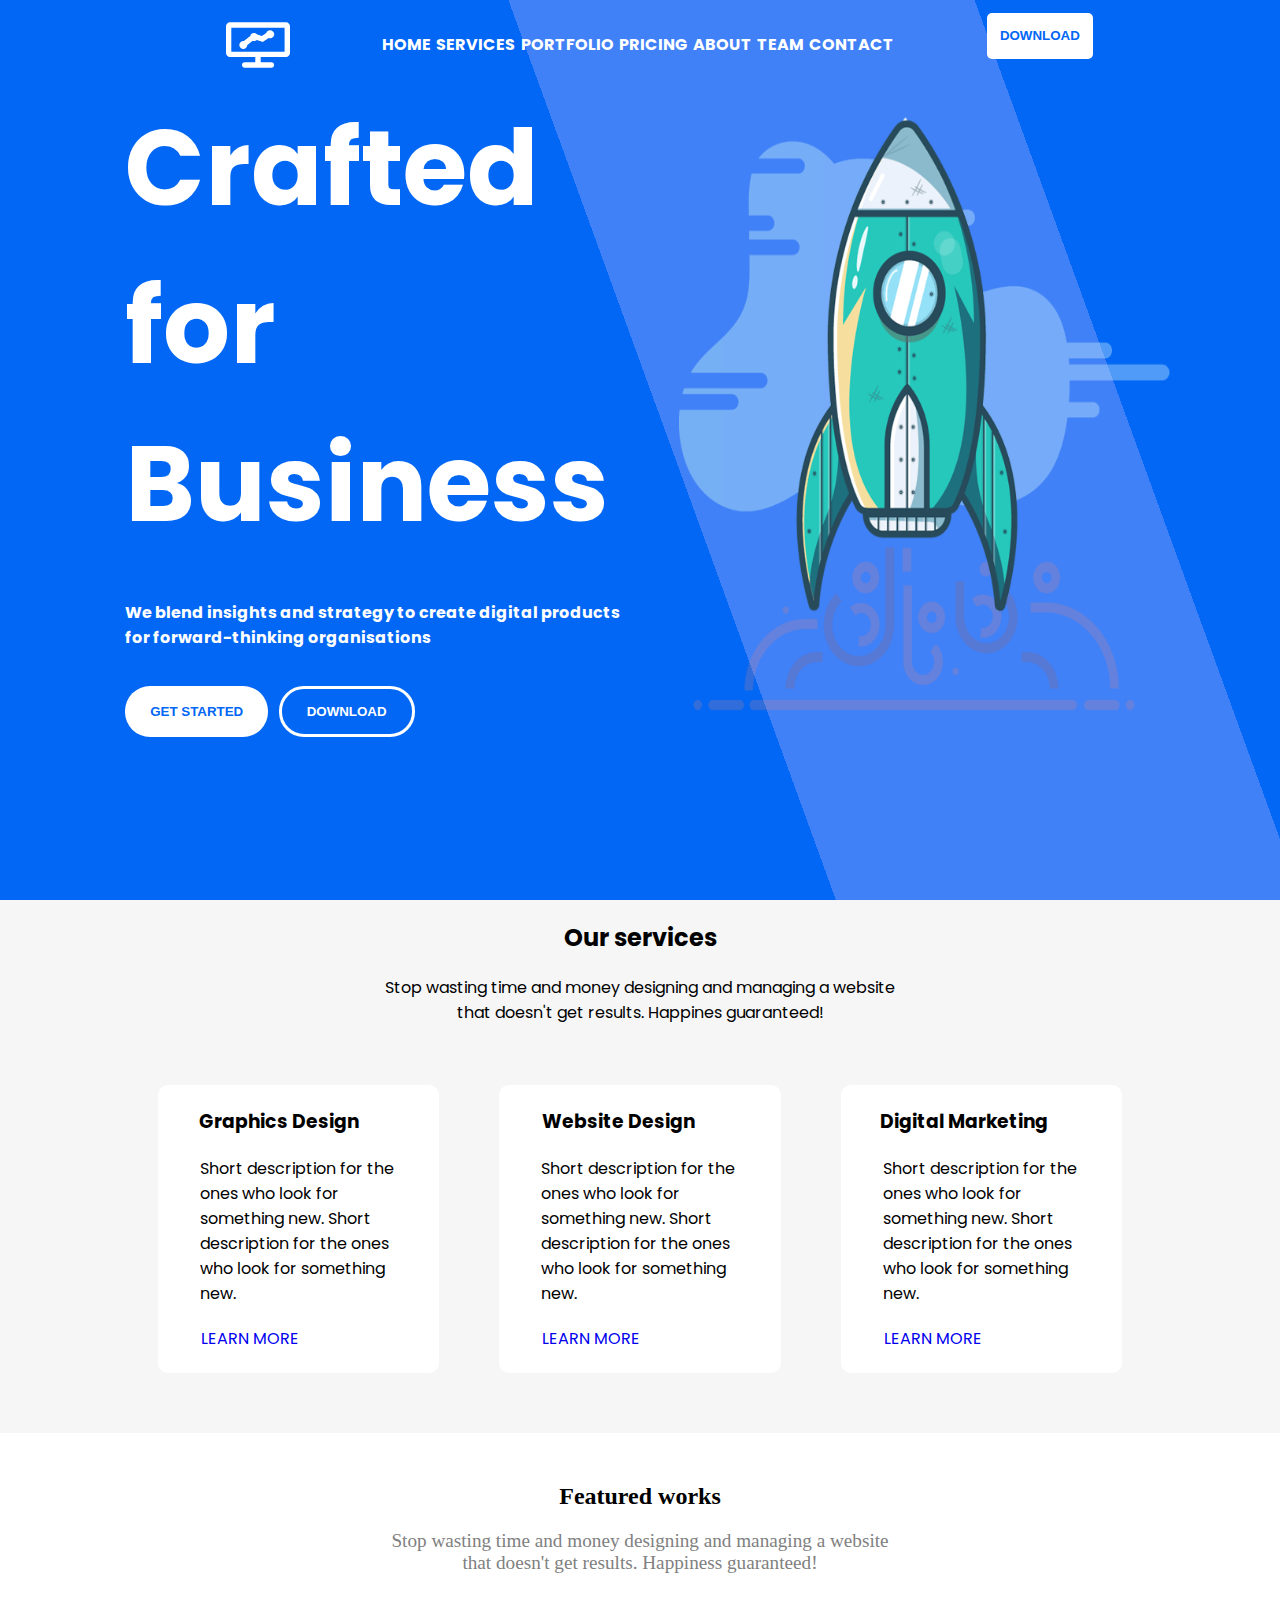
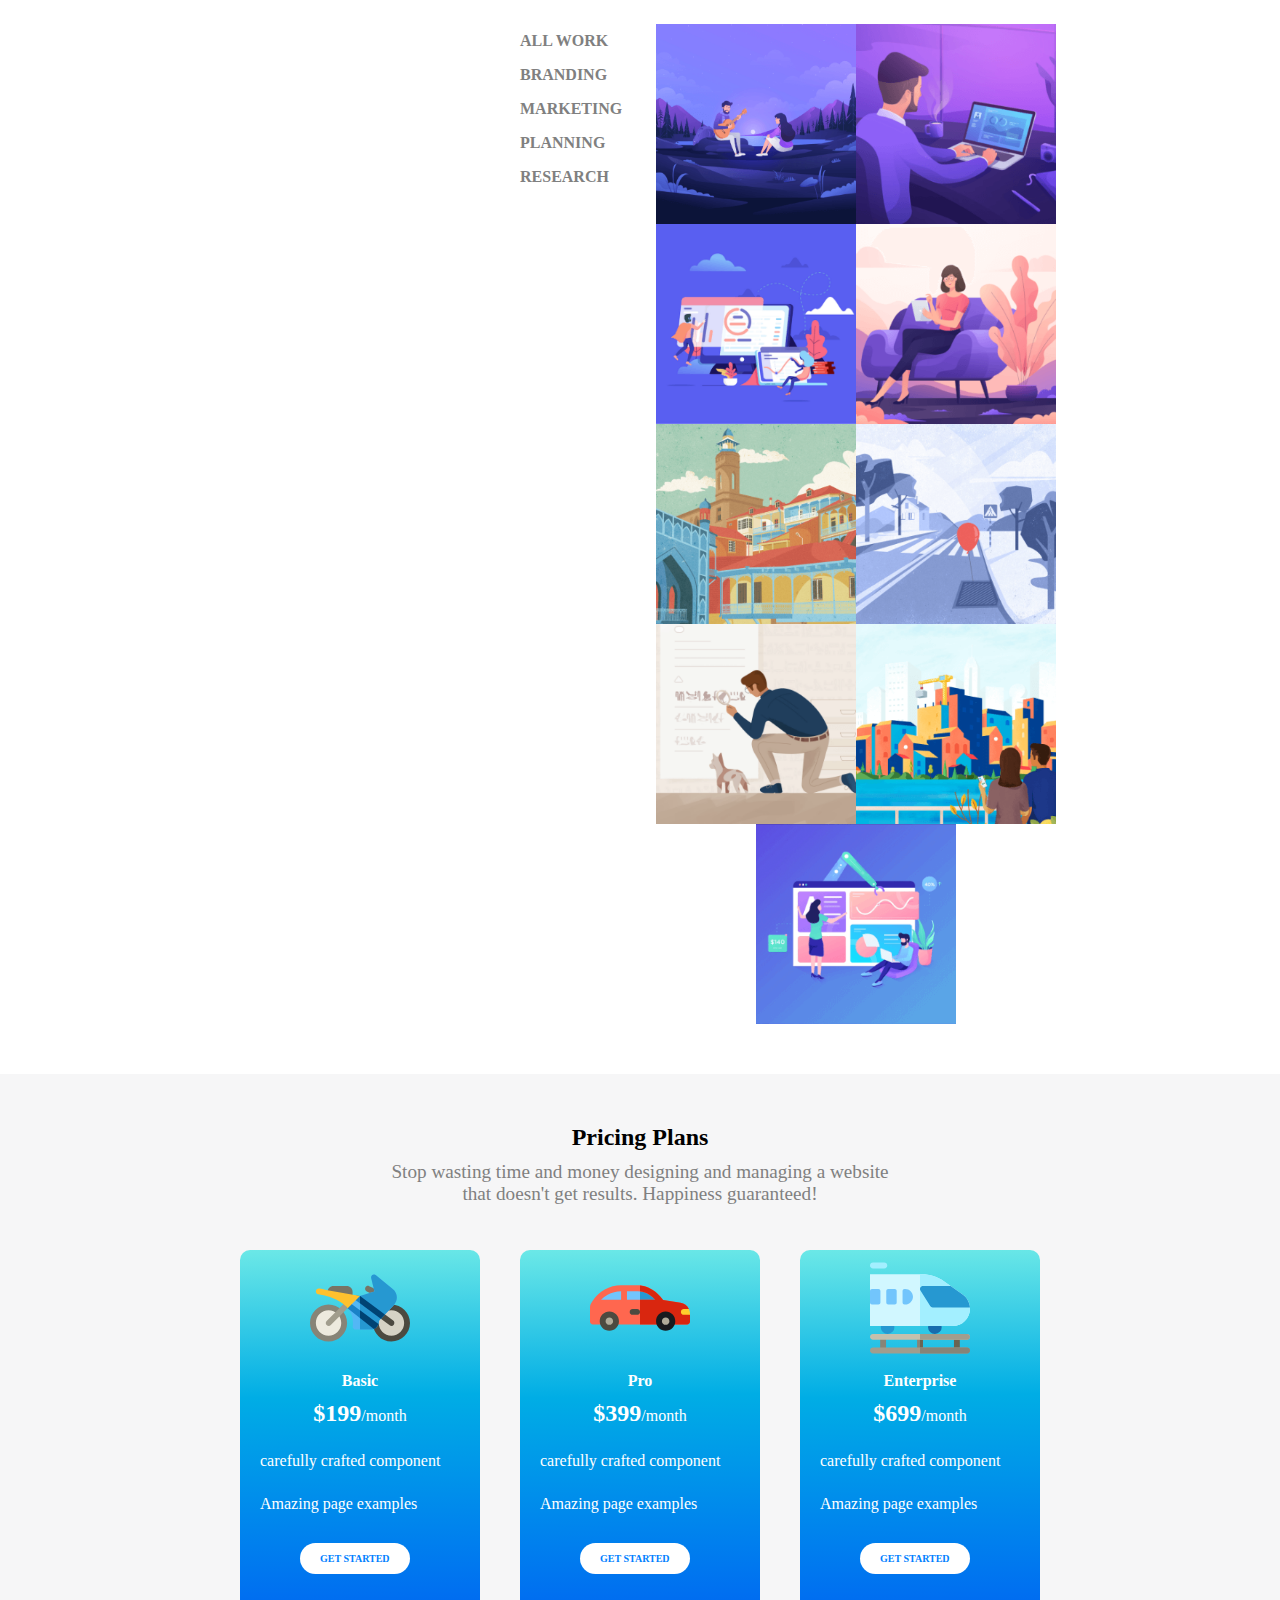
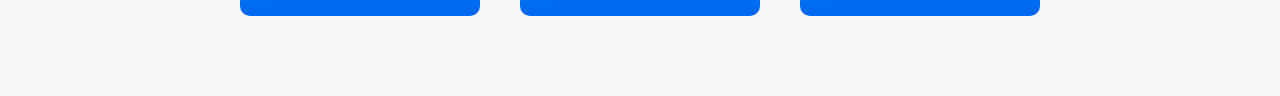
==== commit 86f65580: "Merge branch 'Header-mobile' of github.com:WillPolet/Jean-Louis-Leila-William-wireframe-03 into will" ====
--- a/index.html
+++ b/index.html
@@ -19,6 +19,8 @@
 </head>
 
 <body>
+
+    <!-- Header -->
     <header>
         <nav>
             <img src="./header/img/logo.svg" alt="Logo">
@@ -73,6 +75,7 @@
         </div>
     </header>
 
+    <!-- Services -->
     <section class="services">
         <div class="our-services-and-p">
             <h2 class="h2-section-01">Our services</h2>
@@ -123,13 +126,17 @@
                 </div>
             </div>
         </div>
-
     </section>
 
+    <!-- featured works -->
     <section class="featured-works">
         <h2>Featured works</h2>
-        <p>Stop wasting time and money designing and managing a website<br>
-            that doesn't get results. Happiness guaranteed!</p>
+        <p class="desktop-featured-works">Stop wasting time and money designing and managing a website<br>
+            that doesn't get results. Happiness guaranteed!
+        </p>
+        <p class="mobile-featured-works">Stop wasting time and money designing and managing a website
+                that doesn't get results. Happiness guaranteed!
+        </p>
             <div class="content">
                 <aside>
                     <a href="work.html">All work</a>
@@ -151,15 +158,18 @@
                 </div>
             </div>
     </section>
-
+    
+    <!-- Pricing Plans -->
     <section class="pricing-plans">
         <h2>Pricing Plans</h2>
-        <p class="intro">Stop wasting time and money designing and managing a website<br>
+        <p class="pricing-plans-desktop">Stop wasting time and money designing and managing a website<br>
+            that doesn't get results. Happiness guaranteed!</p>
+        <p class="pricing-plans-mobile">Stop wasting time and money designing and managing a website
             that doesn't get results. Happiness guaranteed!</p>
         <div class="plans">
             <div class="plan">
                 <img src="img/basic.svg" alt="basic-plan">
-                <div class="content-princing-plans"> 
+                <div class="content-pricing-plans"> 
                     <p class="subscription">Basic</p>
                     <p class="price"><strong>$199</strong>/month</p>
                     <p class="description">carefully crafted component</p>
@@ -169,7 +179,7 @@
             </div>
             <div class="plan">
                 <img src="img/pro.svg" alt="professional-plan">
-                <div class="content-princing-plans">
+                <div class="content-pricing-plans">
                     <p class="subscription">Pro</p>
                     <p class="price"><strong>$399</strong>/month</p>
                     <p class="description">carefully crafted component</p>
@@ -179,7 +189,7 @@
             </div>
             <div class="plan">
                 <img src="img/enterprise.svg" alt="enterprise-plan">
-                <div class="content-princing-plans">
+                <div class="content-pricing-plans">
                     <p class="subscription">Enterprise</p>
                     <p class="price"><strong>$699</strong>/month</p>
                     <p class="description">carefully crafted component</p>
@@ -191,5 +201,4 @@
     </section>
 
 </body>
-
 </html>